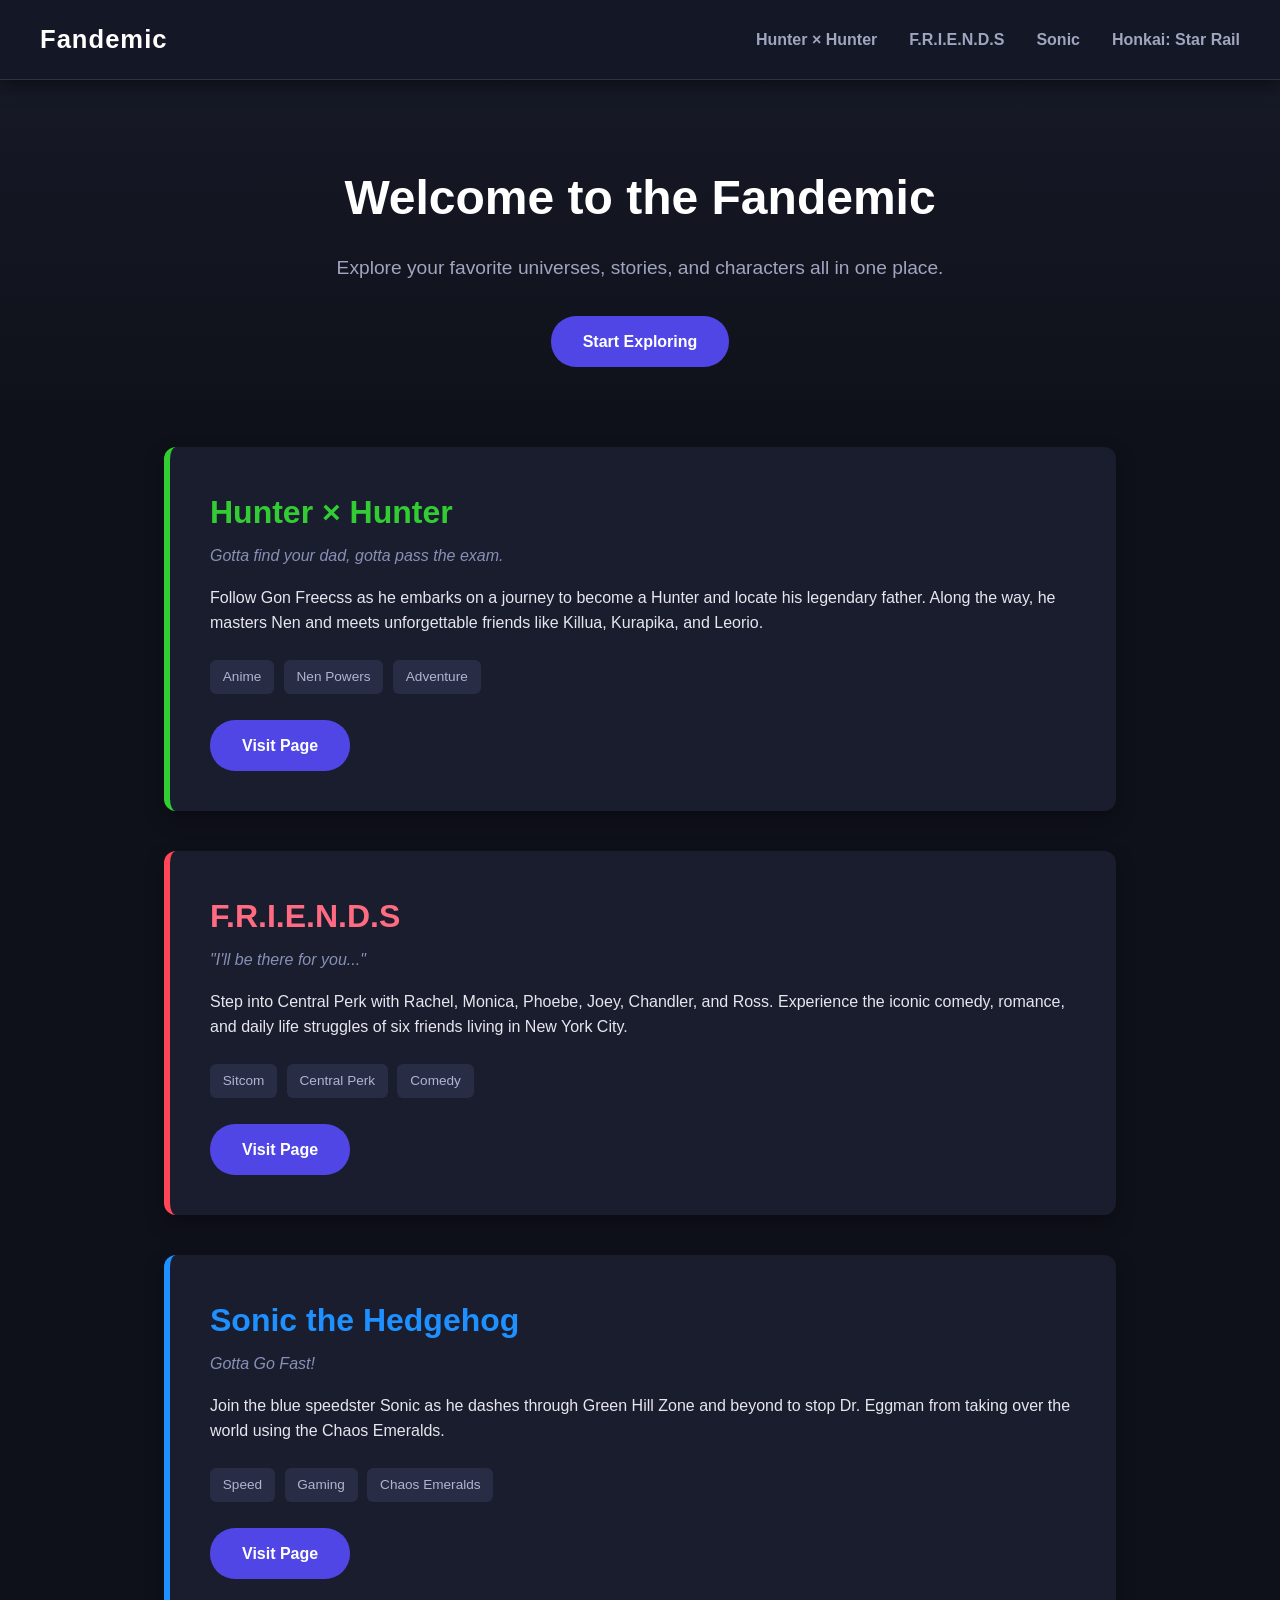
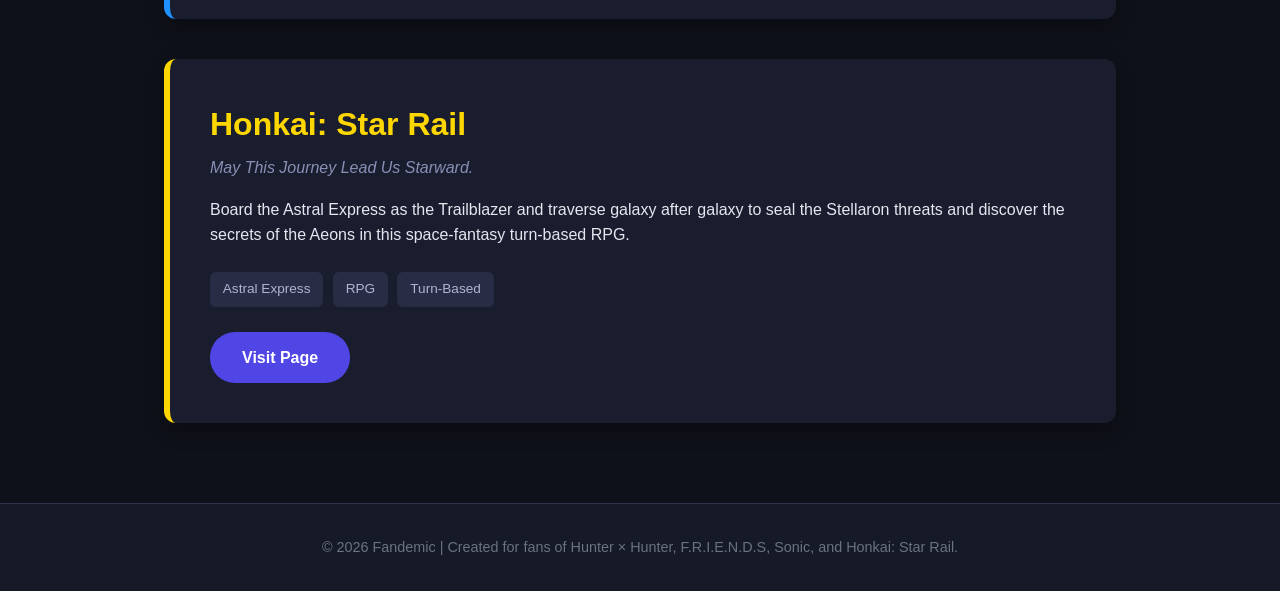
==== index.html @ 4e592160 "added alnst html and css" ====
<!DOCTYPE html>
<html lang="en">
<head>
  <meta charset="UTF-8">
  <meta name="viewport" content="width=device-width, initial-scale=1.0">
  <title>FANDEMIC</title>
  <link rel="stylesheet" href="style.css">
</head>
<body>

  <!-- Navigation Bar -->
  <nav class="navbar">
    <div class="logo"><a href="index.html" style="color: inherit; text-decoration: none;">Fandemic</a></div>
    <ul class="nav-links">
      <li><a href="hxh.html">Hunter × Hunter</a></li>
      <li><a href="friends.html">F.R.I.E.N.D.S</a></li>
      <li><a href="sonic.html">Sonic</a></li>
      <li><a href="alnst.html">Honkai: Star Rail</a></li>
    </ul>
  </nav>

  <!-- Hero Section -->
  <header class="hero">
    <h1>Welcome to the Fandemic</h1>
    <p>Explore your favorite universes, stories, and characters all in one place.</p>
    <a href="hxh.html" class="btn">Start Exploring</a>
  </header>

  <main class="container">

    <!-- Section 1: Hunter x Hunter -->
    <section id="hxh" class="card-section hxh-theme">
      <div class="content">
        <h2>Hunter × Hunter</h2>
        <p class="tagline">Gotta find your dad, gotta pass the exam.</p>
        <p>Follow Gon Freecss as he embarks on a journey to become a Hunter and locate his legendary father. Along the way, he masters Nen and meets unforgettable friends like Killua, Kurapika, and Leorio.</p>
        <div class="tags">
          <span>Anime</span>
          <span>Nen Powers</span>
          <span>Adventure</span>
        </div>
        <br>
        <a href="hxh.html" class="btn">Visit Page</a>
      </div>
    </section>

    <!-- Section 2: F.R.I.E.N.D.S -->
    <section id="friends" class="card-section friends-theme">
      <div class="content">
        <h2>F.R.I.E.N.D.S</h2>
        <p class="tagline">"I'll be there for you..."</p>
        <p>Step into Central Perk with Rachel, Monica, Phoebe, Joey, Chandler, and Ross. Experience the iconic comedy, romance, and daily life struggles of six friends living in New York City.</p>
        <div class="tags">
          <span>Sitcom</span>
          <span>Central Perk</span>
          <span>Comedy</span>
        </div>
        <br>
        <a href="friends.html" class="btn">Visit Page</a>
      </div>
    </section>

    <!-- Section 3: Sonic -->
    <section id="sonic" class="card-section sonic-theme">
      <div class="content">
        <h2>Sonic the Hedgehog</h2>
        <p class="tagline">Gotta Go Fast!</p>
        <p>Join the blue speedster Sonic as he dashes through Green Hill Zone and beyond to stop Dr. Eggman from taking over the world using the Chaos Emeralds.</p>
        <div class="tags">
          <span>Speed</span>
          <span>Gaming</span>
          <span>Chaos Emeralds</span>
        </div>
        <br>
        <a href="sonic.html" class="btn">Visit Page</a>
      </div>
    </section>

    <!-- Section 4: Honkai: Star Rail -->
    <section id="hsr" class="card-section hsr-theme">
      <div class="content">
        <h2>Honkai: Star Rail</h2>
        <p class="tagline">May This Journey Lead Us Starward.</p>
        <p>Board the Astral Express as the Trailblazer and traverse galaxy after galaxy to seal the Stellaron threats and discover the secrets of the Aeons in this space-fantasy turn-based RPG.</p>
        <div class="tags">
          <span>Astral Express</span>
          <span>RPG</span>
          <span>Turn-Based</span>
        </div>
        <br>
        <a href="hsr.html" class="btn">Visit Page</a>
      </div>
    </section>

  </main>

  <!-- Footer -->
  <footer>
    <p>&copy; 2026 Fandemic | Created for fans of Hunter × Hunter, F.R.I.E.N.D.S, Sonic, and Honkai: Star Rail.</p>
  </footer>

</body>
</html>
---- style.css ----
/* Global Reset & Base Styles */
* {
  margin: 0;
  padding: 0;
  box-sizing: border-box;
}

html {
  scroll-behavior: smooth;
}

body {
  font-family: 'Segoe UI', Tahoma, Geneva, Verdana, sans-serif;
  background-color: #0f111a;
  color: #e6e6ef;
  line-height: 1.6;
}

/* Navigation Bar */
.navbar {
  position: sticky;
  top: 0;
  background-color: rgba(22, 25, 38, 0.95);
  backdrop-filter: blur(8px);
  display: flex;
  justify-content: space-between;
  align-items: center;
  padding: 1.2rem 2.5rem;
  box-shadow: 0 4px 15px rgba(0, 0, 0, 0.5);
  z-index: 1000;
  border-bottom: 1px solid #2d3248;
}

.navbar .logo {
  font-size: 1.6rem;
  font-weight: 800;
  color: #fff;
  letter-spacing: 1px;
}

.nav-links {
  display: flex;
  list-style: none;
  gap: 2rem;
}

.nav-links a {
  color: #a0a5c0;
  text-decoration: none;
  font-size: 1rem;
  font-weight: 600;
  transition: color 0.3s ease, transform 0.2s ease;
}

.nav-links a:hover {
  color: #ffffff;
  transform: translateY(-2px);
}

/* Hero Section */
.hero {
  text-align: center;
  padding: 5rem 1.5rem 3rem;
  background: linear-gradient(180deg, #161926 0%, #0f111a 100%);
}

.hero h1 {
  font-size: 3rem;
  margin-bottom: 1rem;
  color: #ffffff;
}

.hero p {
  font-size: 1.2rem;
  color: #a0a5c0;
  margin-bottom: 2rem;
}

.btn {
  display: inline-block;
  background: #4f46e5;
  color: #fff;
  padding: 0.8rem 2rem;
  text-decoration: none;
  border-radius: 25px;
  font-weight: bold;
  transition: background 0.3s ease;
}

.btn:hover {
  background: #3730a3;
}

/* Main Container */
.container {
  max-width: 1000px;
  margin: 0 auto;
  padding: 2rem 1.5rem;
  display: flex;
  flex-direction: column;
  gap: 2.5rem;
}

/* Card Sections */
.card-section {
  background-color: #1a1d2e;
  border-radius: 12px;
  padding: 2.5rem;
  border-left: 6px solid #4f46e5;
  box-shadow: 0 8px 20px rgba(0,0,0,0.3);
  transition: transform 0.3s ease;
}

.card-section:hover {
  transform: translateY(-4px);
}

.card-section h2 {
  font-size: 2rem;
  margin-bottom: 0.3rem;
}

.tagline {
  font-style: italic;
  color: #8890b5;
  margin-bottom: 1rem;
  font-size: 1rem;
}

.tags {
  margin-top: 1.5rem;
  display: flex;
  gap: 0.6rem;
}

.tags span {
  background: #282c44;
  padding: 0.4rem 0.8rem;
  border-radius: 6px;
  font-size: 0.85rem;
  color: #b0b5d0;
}

/* Custom Theme Accents */
.hxh-theme {
  border-left-color: #32cd32; /* Gon's Green */
}
.hxh-theme h2 { color: #32cd32; }

.friends-theme {
  border-left-color: #ff4757; /* Red Accent */
}
.friends-theme h2 { color: #ff6b81; }

.sonic-theme {
  border-left-color: #1e90ff; /* Sonic Blue */
}
.sonic-theme h2 { color: #1e90ff; }

.hsr-theme {
  border-left-color: #ffd700; /* Galactic Gold */
}
.hsr-theme h2 { color: #ffd700; }

/* Footer */
footer {
  text-align: center;
  padding: 2rem;
  background-color: #161926;
  color: #6b7280;
  font-size: 0.9rem;
  border-top: 1px solid #2d3248;
  margin-top: 3rem;
}

/* Responsive Styles */
@media (max-width: 768px) {
  .navbar {
    flex-direction: column;
    gap: 1rem;
    padding: 1rem;
  }
  
  .nav-links {
    flex-wrap: wrap;
    justify-content: center;
    gap: 1rem;
  }

  .hero h1 {
    font-size: 2.2rem;
  }
}
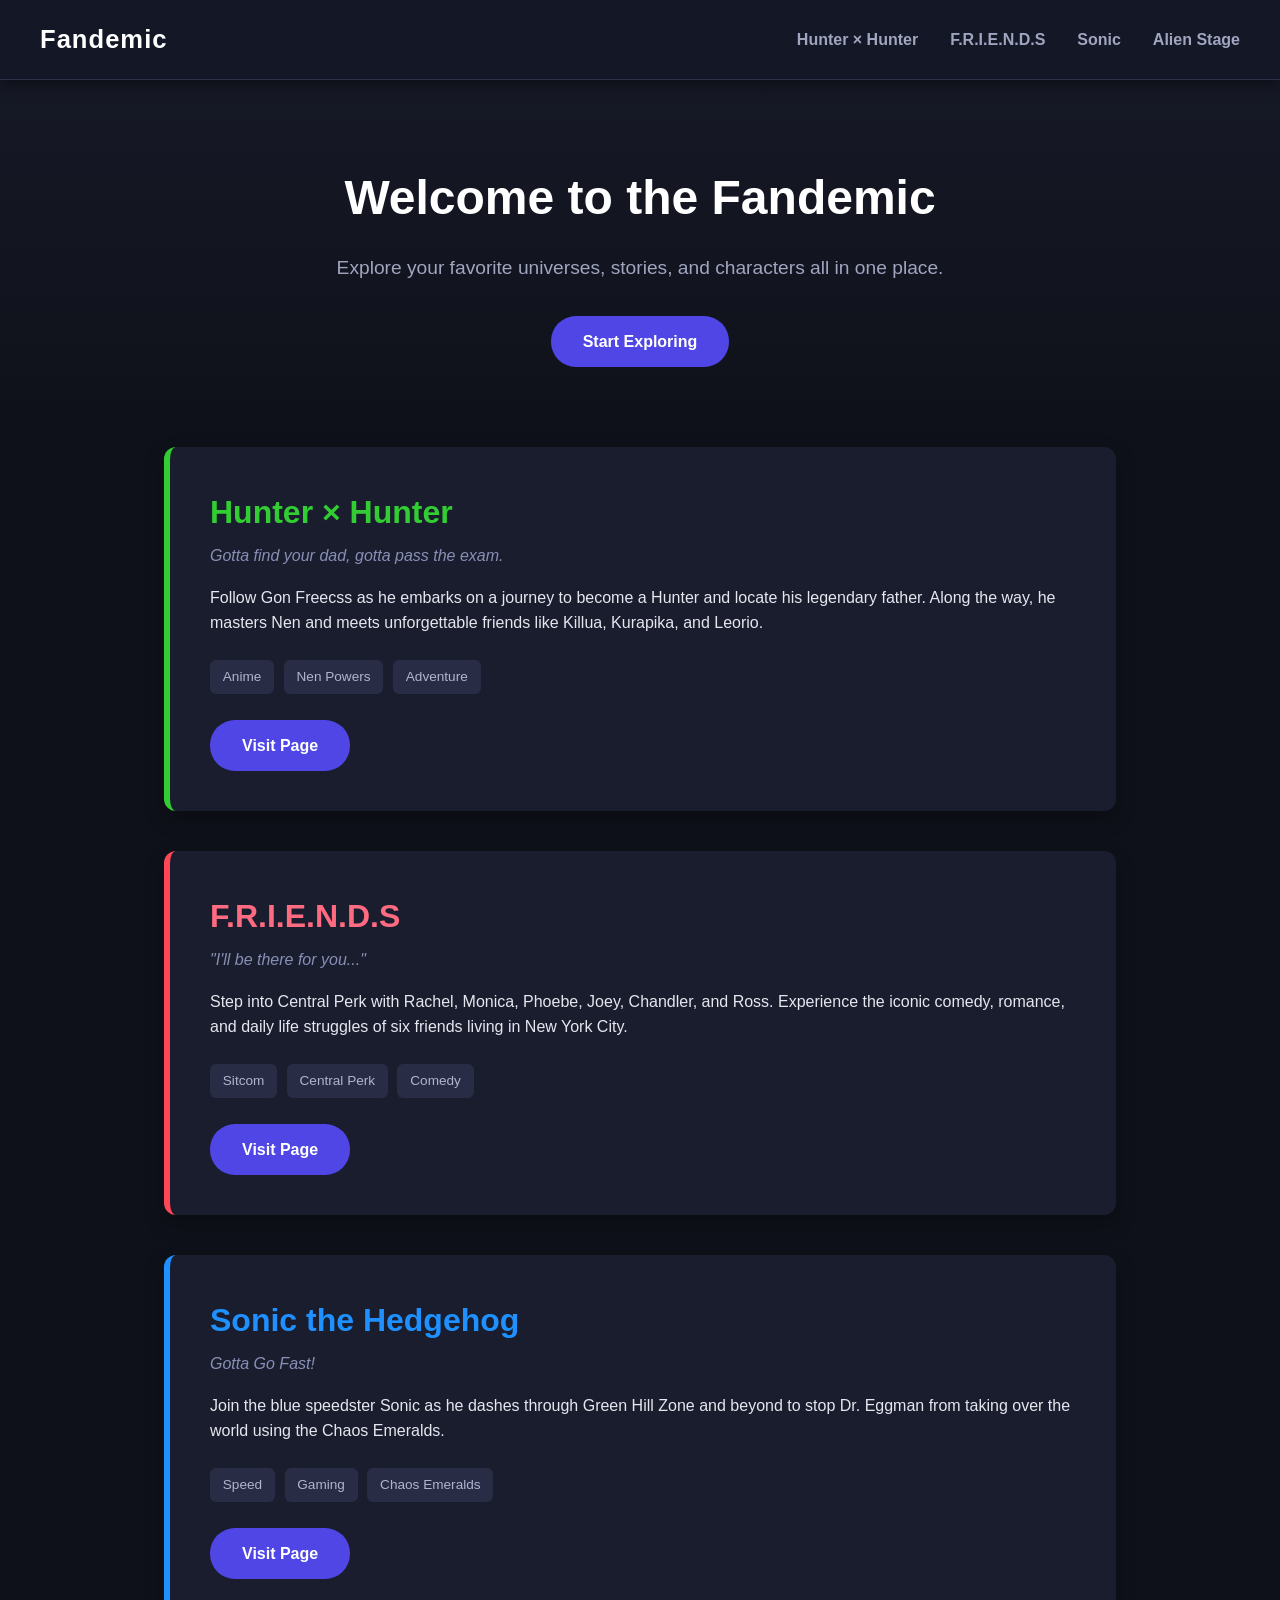
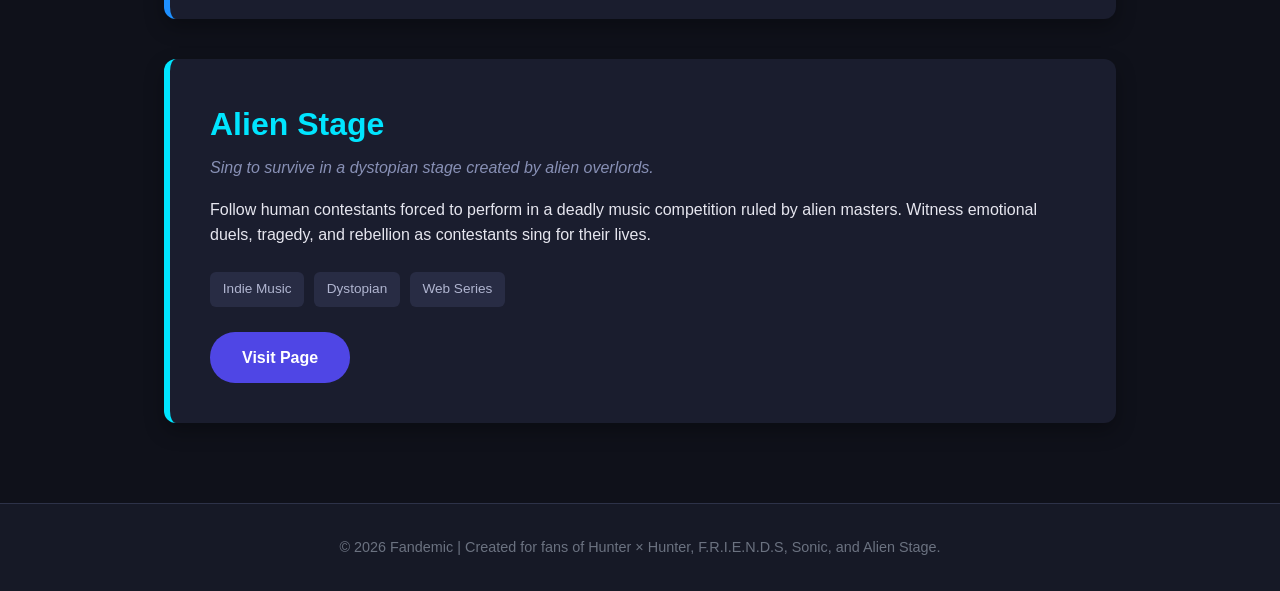
==== commit 17b2c424: "changed from hsr to alnst" ====
--- a/index.html
+++ b/index.html
@@ -15,7 +15,7 @@
       <li><a href="hxh.html">Hunter × Hunter</a></li>
       <li><a href="friends.html">F.R.I.E.N.D.S</a></li>
       <li><a href="sonic.html">Sonic</a></li>
-      <li><a href="alnst.html">Honkai: Star Rail</a></li>
+      <li><a href="alnst.html">Alien Stage</a></li>
     </ul>
   </nav>
 
@@ -76,19 +76,19 @@
       </div>
     </section>
 
-    <!-- Section 4: Honkai: Star Rail -->
-    <section id="hsr" class="card-section hsr-theme">
+    <!-- Section 4: Alien Stage -->
+    <section id="alnst" class="card-section alnst-theme">
       <div class="content">
-        <h2>Honkai: Star Rail</h2>
-        <p class="tagline">May This Journey Lead Us Starward.</p>
-        <p>Board the Astral Express as the Trailblazer and traverse galaxy after galaxy to seal the Stellaron threats and discover the secrets of the Aeons in this space-fantasy turn-based RPG.</p>
+        <h2>Alien Stage</h2>
+        <p class="tagline">Sing to survive in a dystopian stage created by alien overlords.</p>
+        <p>Follow human contestants forced to perform in a deadly music competition ruled by alien masters. Witness emotional duels, tragedy, and rebellion as contestants sing for their lives.</p>
         <div class="tags">
-          <span>Astral Express</span>
-          <span>RPG</span>
-          <span>Turn-Based</span>
+          <span>Indie Music</span>
+          <span>Dystopian</span>
+          <span>Web Series</span>
         </div>
         <br>
-        <a href="hsr.html" class="btn">Visit Page</a>
+        <a href="alnst.html" class="btn">Visit Page</a>
       </div>
     </section>
 
@@ -96,7 +96,7 @@
 
   <!-- Footer -->
   <footer>
-    <p>&copy; 2026 Fandemic | Created for fans of Hunter × Hunter, F.R.I.E.N.D.S, Sonic, and Honkai: Star Rail.</p>
+    <p>&copy; 2026 Fandemic | Created for fans of Hunter × Hunter, F.R.I.E.N.D.S, Sonic, and Alien Stage.</p>
   </footer>
 
 </body>
--- a/style.css
+++ b/style.css
@@ -157,10 +157,10 @@
 }
 .sonic-theme h2 { color: #1e90ff; }
 
-.hsr-theme {
-  border-left-color: #ffd700; /* Galactic Gold */
+.alnst-theme {
+  border-left-color: #00e5ff; /* Alien Stage Cyan */
 }
-.hsr-theme h2 { color: #ffd700; }
+.alnst-theme h2 { color: #00e5ff; }
 
 /* Footer */
 footer {
@@ -190,5 +190,4 @@
   .hero h1 {
     font-size: 2.2rem;
   }
-}
-
+}
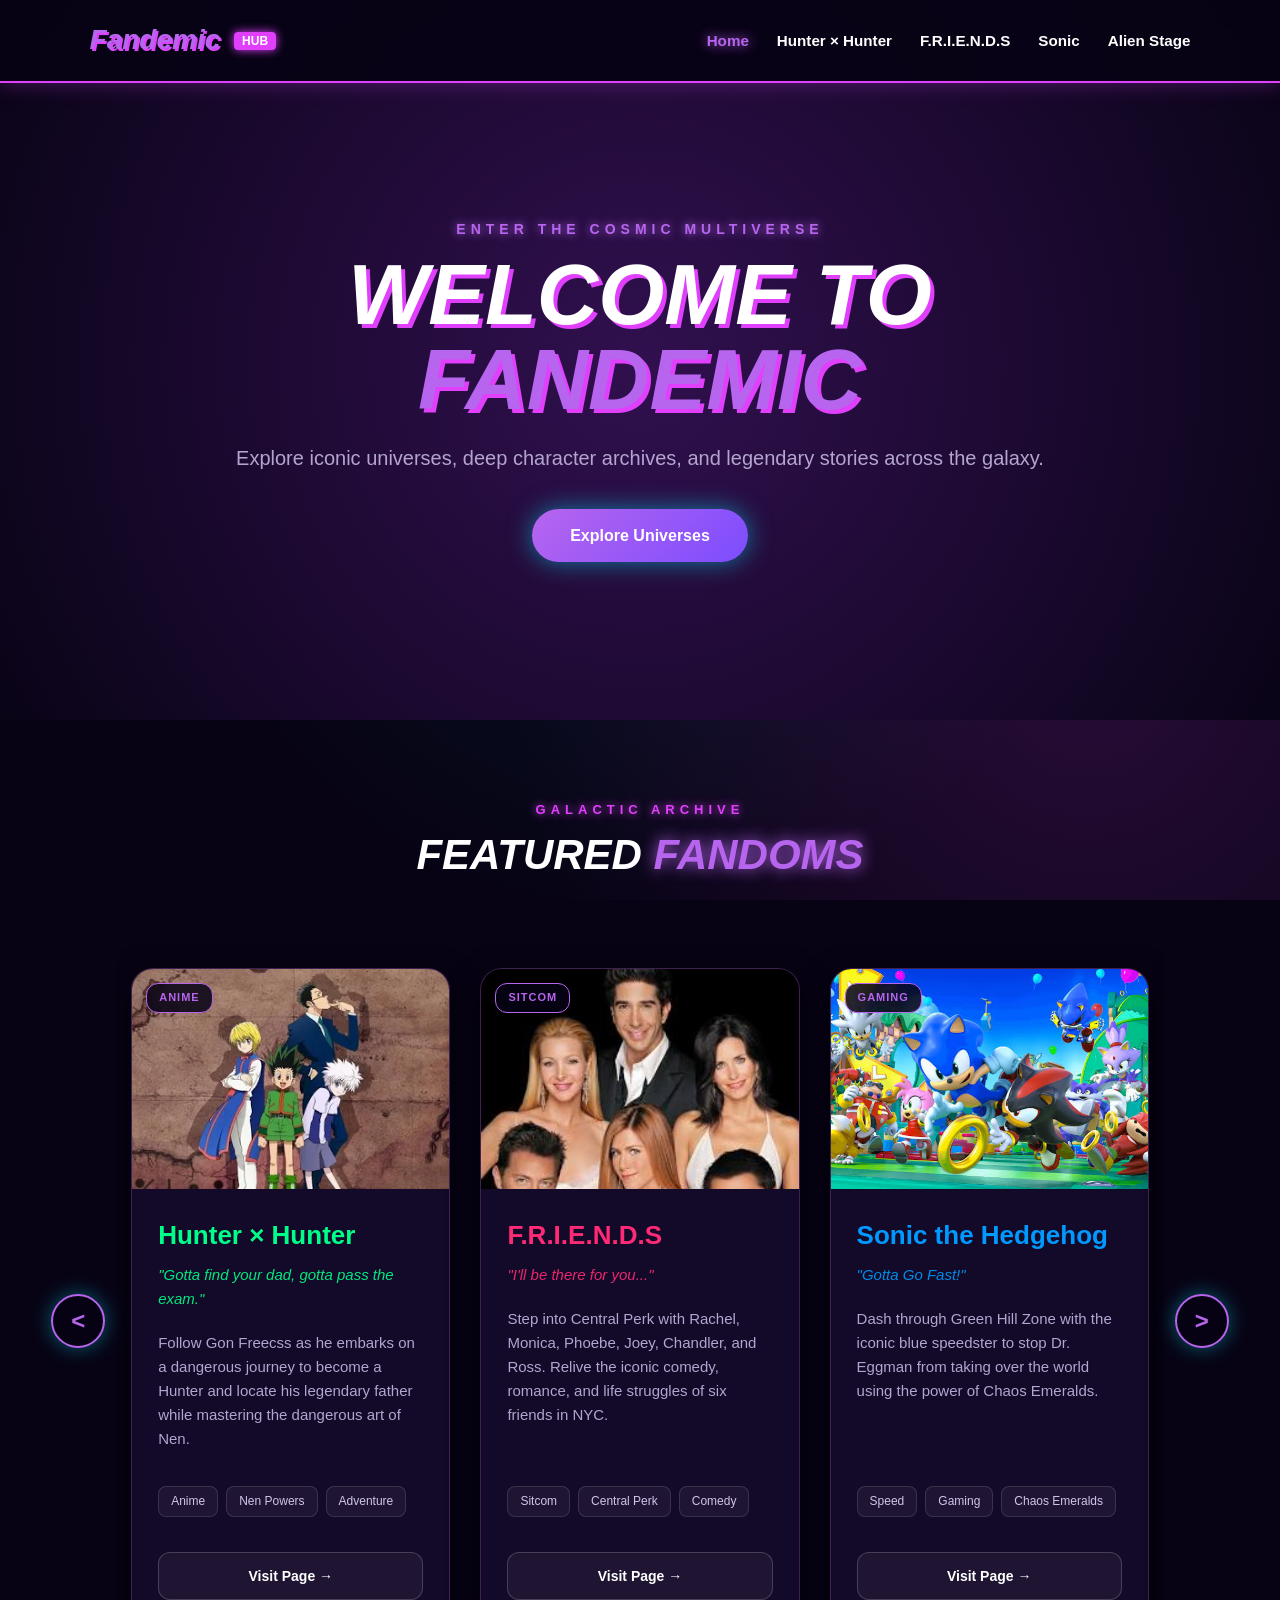
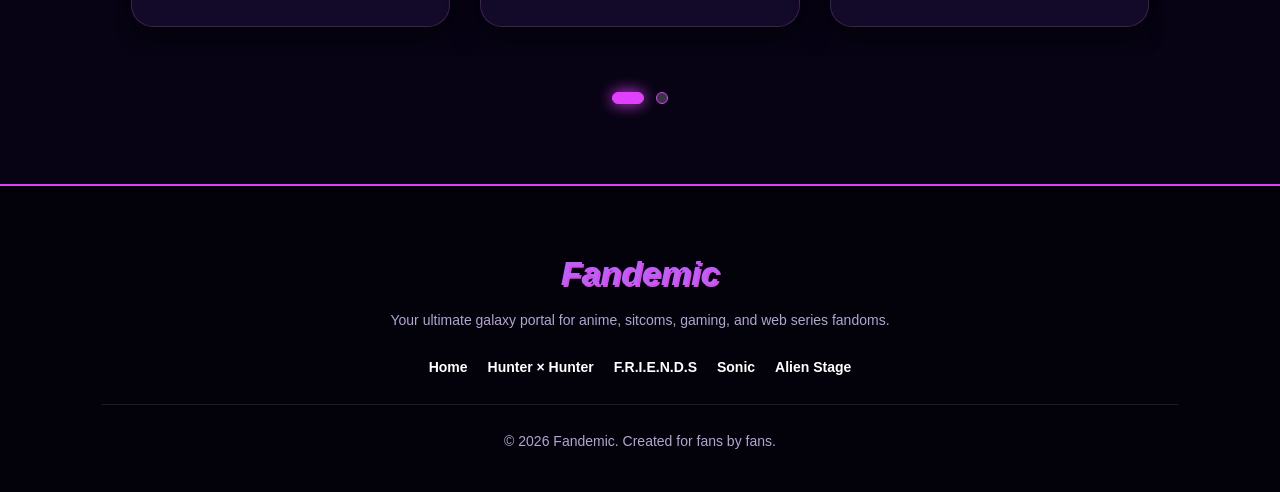
==== commit 2ae8b7fa: "updated main hub" ====
--- a/index.html
+++ b/index.html
@@ -3,15 +3,18 @@
 <head>
   <meta charset="UTF-8">
   <meta name="viewport" content="width=device-width, initial-scale=1.0">
-  <title>FANDEMIC</title>
+  <title>FANDEMIC | Galaxy Portal</title>
   <link rel="stylesheet" href="style.css">
 </head>
 <body>
 
   <!-- Navigation Bar -->
   <nav class="navbar">
-    <div class="logo"><a href="index.html" style="color: inherit; text-decoration: none;">Fandemic</a></div>
+    <div class="logo">
+      <a href="index.html">Fandemic <span>HUB</span></a>
+    </div>
     <ul class="nav-links">
+      <li><a href="index.html" class="active">Home</a></li>
       <li><a href="hxh.html">Hunter × Hunter</a></li>
       <li><a href="friends.html">F.R.I.E.N.D.S</a></li>
       <li><a href="sonic.html">Sonic</a></li>
@@ -21,83 +24,156 @@
 
   <!-- Hero Section -->
   <header class="hero">
-    <h1>Welcome to the Fandemic</h1>
-    <p>Explore your favorite universes, stories, and characters all in one place.</p>
-    <a href="hxh.html" class="btn">Start Exploring</a>
+    <div class="hero-overlay"></div>
+    <div class="hero-content">
+      <p class="hero-label">ENTER THE COSMIC MULTIVERSE</p>
+      <h1>WELCOME TO <span>FANDEMIC</span></h1>
+      <p class="hero-desc">Explore iconic universes, deep character archives, and legendary stories across the galaxy.</p>
+      <div class="hero-buttons">
+        <a href="#universes" class="btn primary">Explore Universes</a>
+      </div>
+    </div>
   </header>
 
-  <main class="container">
+  <!-- Main Content Area -->
+  <main class="container" id="universes">
 
-    <!-- Section 1: Hunter x Hunter -->
-    <section id="hxh" class="card-section hxh-theme">
-      <div class="content">
-        <h2>Hunter × Hunter</h2>
-        <p class="tagline">Gotta find your dad, gotta pass the exam.</p>
-        <p>Follow Gon Freecss as he embarks on a journey to become a Hunter and locate his legendary father. Along the way, he masters Nen and meets unforgettable friends like Killua, Kurapika, and Leorio.</p>
-        <div class="tags">
-          <span>Anime</span>
-          <span>Nen Powers</span>
-          <span>Adventure</span>
+    <div class="section-heading">
+      <p class="section-label">GALACTIC ARCHIVE</p>
+      <h2>Featured <span>Fandoms</span></h2>
+    </div>
+
+    <!-- Fandom Carousel Container -->
+    <div class="carousel-container" id="fandom-carousel">
+      <button class="carousel-btn prev-btn" aria-label="Previous Fandom">&lt;</button>
+
+      <div class="carousel-track-wrapper">
+        <div class="carousel-track">
+
+          <!-- Card 1: Hunter x Hunter -->
+          <div class="carousel-slide">
+            <section class="card-section hxh-theme">
+              <div class="card-image-wrapper">
+                <img src="featured-card-img/hxh.webp" alt="Hunter x Hunter">
+                <span class="card-badge">ANIME</span>
+              </div>
+              <div class="card-body">
+                <h2>Hunter × Hunter</h2>
+                <p class="tagline">"Gotta find your dad, gotta pass the exam."</p>
+                <p>Follow Gon Freecss as he embarks on a dangerous journey to become a Hunter and locate his legendary father while mastering the dangerous art of Nen.</p>
+                <div class="tags">
+                  <span>Anime</span>
+                  <span>Nen Powers</span>
+                  <span>Adventure</span>
+                </div>
+                <div class="card-footer">
+                  <a href="hxh.html" class="btn card-btn">Visit Page &rarr;</a>
+                </div>
+              </div>
+            </section>
+          </div>
+
+          <!-- Card 2: F.R.I.E.N.D.S -->
+          <div class="carousel-slide">
+            <section class="card-section friends-theme">
+              <div class="card-image-wrapper">
+                <img src="featured-card-img/friends.jfif" alt="F.R.I.E.N.D.S">
+                <span class="card-badge">SITCOM</span>
+              </div>
+              <div class="card-body">
+                <h2>F.R.I.E.N.D.S</h2>
+                <p class="tagline">"I'll be there for you..."</p>
+                <p>Step into Central Perk with Rachel, Monica, Phoebe, Joey, Chandler, and Ross. Relive the iconic comedy, romance, and life struggles of six friends in NYC.</p>
+                <div class="tags">
+                  <span>Sitcom</span>
+                  <span>Central Perk</span>
+                  <span>Comedy</span>
+                </div>
+                <div class="card-footer">
+                  <a href="friends.html" class="btn card-btn">Visit Page &rarr;</a>
+                </div>
+              </div>
+            </section>
+          </div>
+
+          <!-- Card 3: Sonic -->
+          <div class="carousel-slide">
+            <section class="card-section sonic-theme">
+              <div class="card-image-wrapper">
+                <img src="featured-card-img/sonic.jfif" alt="Sonic the Hedgehog">
+                <span class="card-badge">GAMING</span>
+              </div>
+              <div class="card-body">
+                <h2>Sonic the Hedgehog</h2>
+                <p class="tagline">"Gotta Go Fast!"</p>
+                <p>Dash through Green Hill Zone with the iconic blue speedster to stop Dr. Eggman from taking over the world using the power of Chaos Emeralds.</p>
+                <div class="tags">
+                  <span>Speed</span>
+                  <span>Gaming</span>
+                  <span>Chaos Emeralds</span>
+                </div>
+                <div class="card-footer">
+                  <a href="sonic.html" class="btn card-btn">Visit Page &rarr;</a>
+                </div>
+              </div>
+            </section>
+          </div>
+
+          <!-- Card 4: Alien Stage -->
+          <div class="carousel-slide">
+            <section class="card-section alnst-theme">
+              <div class="card-image-wrapper">
+                <img src="featured-card-img/alnst.jfif" alt="Alien Stage">
+                <span class="card-badge">SERIES</span>
+              </div>
+              <div class="card-body">
+                <h2>Alien Stage</h2>
+                <p class="tagline">"Sing to survive in a dystopian stage created by alien overlords."</p>
+                <p>Human pets forced into deadly vocal tournaments for alien patrons. Witness heartbreak, rebellion, and sacrifice inside Anakt Garden.</p>
+                <div class="tags">
+                  <span>Indie Music</span>
+                  <span>Dystopian</span>
+                  <span>Web Series</span>
+                </div>
+                <div class="card-footer">
+                  <a href="alnst.html" class="btn card-btn">Visit Page &rarr;</a>
+                </div>
+              </div>
+            </section>
+          </div>
+
         </div>
-        <br>
-        <a href="hxh.html" class="btn">Visit Page</a>
       </div>
-    </section>
 
-    <!-- Section 2: F.R.I.E.N.D.S -->
-    <section id="friends" class="card-section friends-theme">
-      <div class="content">
-        <h2>F.R.I.E.N.D.S</h2>
-        <p class="tagline">"I'll be there for you..."</p>
-        <p>Step into Central Perk with Rachel, Monica, Phoebe, Joey, Chandler, and Ross. Experience the iconic comedy, romance, and daily life struggles of six friends living in New York City.</p>
-        <div class="tags">
-          <span>Sitcom</span>
-          <span>Central Perk</span>
-          <span>Comedy</span>
-        </div>
-        <br>
-        <a href="friends.html" class="btn">Visit Page</a>
-      </div>
-    </section>
+      <button class="carousel-btn next-btn" aria-label="Next Fandom">&gt;</button>
 
-    <!-- Section 3: Sonic -->
-    <section id="sonic" class="card-section sonic-theme">
-      <div class="content">
-        <h2>Sonic the Hedgehog</h2>
-        <p class="tagline">Gotta Go Fast!</p>
-        <p>Join the blue speedster Sonic as he dashes through Green Hill Zone and beyond to stop Dr. Eggman from taking over the world using the Chaos Emeralds.</p>
-        <div class="tags">
-          <span>Speed</span>
-          <span>Gaming</span>
-          <span>Chaos Emeralds</span>
-        </div>
-        <br>
-        <a href="sonic.html" class="btn">Visit Page</a>
-      </div>
-    </section>
-
-    <!-- Section 4: Alien Stage -->
-    <section id="alnst" class="card-section alnst-theme">
-      <div class="content">
-        <h2>Alien Stage</h2>
-        <p class="tagline">Sing to survive in a dystopian stage created by alien overlords.</p>
-        <p>Follow human contestants forced to perform in a deadly music competition ruled by alien masters. Witness emotional duels, tragedy, and rebellion as contestants sing for their lives.</p>
-        <div class="tags">
-          <span>Indie Music</span>
-          <span>Dystopian</span>
-          <span>Web Series</span>
-        </div>
-        <br>
-        <a href="alnst.html" class="btn">Visit Page</a>
-      </div>
-    </section>
+      <div class="carousel-dots"></div>
+    </div>
 
   </main>
 
   <!-- Footer -->
   <footer>
-    <p>&copy; 2026 Fandemic | Created for fans of Hunter × Hunter, F.R.I.E.N.D.S, Sonic, and Alien Stage.</p>
+    <div class="footer-content">
+      <div class="footer-logo">Fandemic</div>
+      <p>Your ultimate galaxy portal for anime, sitcoms, gaming, and web series fandoms.</p>
+
+      <div class="footer-links">
+        <a href="index.html">Home</a>
+        <a href="hxh.html">Hunter × Hunter</a>
+        <a href="friends.html">F.R.I.E.N.D.S</a>
+        <a href="sonic.html">Sonic</a>
+        <a href="alnst.html">Alien Stage</a>
+      </div>
+
+      <div class="footer-line"></div>
+
+      <p class="copyright">&copy; 2026 Fandemic. Created for fans by fans.</p>
+    </div>
   </footer>
+
+  <!-- Main JavaScript Connection -->
+  <script src="script.js"></script>
 
 </body>
 </html>
--- a/style.css
+++ b/style.css
@@ -1,193 +1,546 @@
-/* Global Reset & Base Styles */
+/* =========================================
+   GLOBAL RESET & GALAXY VARIABLES
+========================================= */
 * {
   margin: 0;
   padding: 0;
   box-sizing: border-box;
-}
-
-html {
   scroll-behavior: smooth;
 }
 
+:root {
+  /* Galaxy Theme Palette */
+  --bg-dark: #070314;
+  --bg-card: rgba(22, 11, 46, 0.82);
+  --border-color: rgba(186, 104, 200, 0.25);
+  --text-main: #ffffff;
+  --text-muted: #b3a5d0;
+  
+  /* Galaxy Accents */
+  --galaxy-cyan: #b765ee;
+  --galaxy-magenta: #e040fb;
+  --galaxy-purple: #7c4dff;
+  
+  /* Fandom Specific Accents */
+  --hxh-color: #00ff88;
+  --friends-color: #ff2a75;
+  --sonic-color: #0099ff;
+  --alnst-color: #00e5ff;
+}
+
 body {
-  font-family: 'Segoe UI', Tahoma, Geneva, Verdana, sans-serif;
-  background-color: #0f111a;
-  color: #e6e6ef;
+  font-family: 'Segoe UI', Arial, sans-serif;
+  background-color: var(--bg-dark);
+  color: var(--text-main);
   line-height: 1.6;
-}
-
-/* Navigation Bar */
+  overflow-x: hidden;
+  background-image: 
+    radial-gradient(circle at 15% 20%, rgba(124, 77, 255, 0.18) 0%, transparent 40%),
+    radial-gradient(circle at 85% 75%, rgba(224, 64, 251, 0.15) 0%, transparent 45%),
+    radial-gradient(circle at 50% 50%, rgba(0, 229, 255, 0.08) 0%, transparent 60%);
+  background-attachment: fixed;
+}
+
+/* =========================================
+   NAVIGATION BAR
+========================================= */
 .navbar {
-  position: sticky;
+  position: fixed;
   top: 0;
-  background-color: rgba(22, 25, 38, 0.95);
-  backdrop-filter: blur(8px);
+  left: 0;
+  width: 100%;
+  z-index: 1000;
   display: flex;
   justify-content: space-between;
   align-items: center;
-  padding: 1.2rem 2.5rem;
-  box-shadow: 0 4px 15px rgba(0, 0, 0, 0.5);
-  z-index: 1000;
-  border-bottom: 1px solid #2d3248;
-}
-
-.navbar .logo {
-  font-size: 1.6rem;
+  padding: 18px 7%;
+  background: rgba(7, 3, 20, 0.92);
+  backdrop-filter: blur(14px);
+  border-bottom: 2px solid var(--galaxy-magenta);
+  box-shadow: 0 0 20px rgba(224, 64, 251, 0.3);
+}
+
+.logo a {
+  color: var(--galaxy-cyan);
+  text-decoration: none;
+  font-size: 28px;
+  font-weight: 900;
+  font-style: italic;
+  text-shadow: 2px 2px var(--galaxy-magenta);
+}
+
+.logo a span {
+  font-size: 12px;
+  background: var(--galaxy-magenta);
+  color: #ffffff;
+  padding: 2px 8px;
+  border-radius: 4px;
+  vertical-align: middle;
+  margin-left: 6px;
+  font-style: normal;
+  text-shadow: none;
+  box-shadow: 0 0 10px var(--galaxy-magenta);
+}
+
+.nav-links {
+  display: flex;
+  list-style: none;
+  gap: 28px;
+}
+
+.nav-links a {
+  color: var(--text-main);
+  text-decoration: none;
+  font-weight: 700;
+  font-size: 0.95rem;
+  transition: 0.3s ease;
+}
+
+.nav-links a:hover,
+.nav-links a.active {
+  color: var(--galaxy-cyan);
+  text-shadow: 0 0 12px var(--galaxy-cyan);
+}
+
+/* =========================================
+   HERO SECTION
+========================================= */
+.hero {
+  position: relative;
+  min-height: 80vh;
+  display: flex;
+  align-items: center;
+  justify-content: center;
+  padding: 120px 8% 60px;
+  background: radial-gradient(circle at center, #180936 0%, #070314 100%);
+  text-align: center;
+  overflow: hidden;
+}
+
+.hero::before {
+  content: '';
+  position: absolute;
+  top: -50%;
+  left: -50%;
+  width: 200%;
+  height: 200%;
+  background: radial-gradient(circle, rgba(224, 64, 251, 0.12) 0%, transparent 55%);
+  animation: cosmicPulse 10s infinite alternate ease-in-out;
+}
+
+@keyframes cosmicPulse {
+  0% { transform: scale(1) rotate(0deg); }
+  100% { transform: scale(1.15) rotate(5deg); }
+}
+
+.hero-content {
+  position: relative;
+  z-index: 2;
+  max-width: 850px;
+}
+
+.hero-label {
+  color: var(--galaxy-cyan);
+  font-size: 14px;
   font-weight: 800;
-  color: #fff;
-  letter-spacing: 1px;
-}
-
-.nav-links {
-  display: flex;
-  list-style: none;
-  gap: 2rem;
-}
-
-.nav-links a {
-  color: #a0a5c0;
-  text-decoration: none;
-  font-size: 1rem;
-  font-weight: 600;
-  transition: color 0.3s ease, transform 0.2s ease;
-}
-
-.nav-links a:hover {
-  color: #ffffff;
-  transform: translateY(-2px);
-}
-
-/* Hero Section */
-.hero {
-  text-align: center;
-  padding: 5rem 1.5rem 3rem;
-  background: linear-gradient(180deg, #161926 0%, #0f111a 100%);
+  letter-spacing: 5px;
+  margin-bottom: 12px;
+  text-shadow: 0 0 10px var(--galaxy-cyan);
 }
 
 .hero h1 {
-  font-size: 3rem;
-  margin-bottom: 1rem;
-  color: #ffffff;
-}
-
-.hero p {
-  font-size: 1.2rem;
-  color: #a0a5c0;
-  margin-bottom: 2rem;
-}
-
+  font-size: clamp(45px, 7vw, 85px);
+  font-weight: 900;
+  font-style: italic;
+  line-height: 1;
+  margin-bottom: 20px;
+  text-shadow: 4px 4px var(--galaxy-magenta);
+}
+
+.hero h1 span {
+  color: var(--galaxy-cyan);
+}
+
+.hero-desc {
+  font-size: 1.25rem;
+  color: var(--text-muted);
+  margin-bottom: 35px;
+}
+
+.hero-buttons {
+  display: flex;
+  justify-content: center;
+}
+
+/* Buttons */
 .btn {
   display: inline-block;
-  background: #4f46e5;
-  color: #fff;
-  padding: 0.8rem 2rem;
+  padding: 14px 38px;
+  border-radius: 30px;
+  font-weight: 800;
   text-decoration: none;
-  border-radius: 25px;
+  transition: all 0.3s ease;
+  cursor: pointer;
+}
+
+.btn.primary {
+  background: linear-gradient(135deg, var(--galaxy-cyan), var(--galaxy-purple));
+  color: #ffffff;
+  box-shadow: 0 0 25px rgba(0, 229, 255, 0.5);
+}
+
+.btn.primary:hover {
+  transform: translateY(-3px);
+  box-shadow: 0 0 35px rgba(224, 64, 251, 0.8);
+}
+
+/* =========================================
+   CONTAINER & SECTION HEADINGS
+========================================= */
+.container {
+  max-width: 1400px;
+  margin: 0 auto;
+  padding: 80px 4%;
+}
+
+.section-heading {
+  text-align: center;
+  margin-bottom: 50px;
+}
+
+.section-label {
+  color: var(--galaxy-magenta);
+  font-size: 13px;
+  font-weight: 800;
+  letter-spacing: 5px;
+  text-shadow: 0 0 8px var(--galaxy-magenta);
+}
+
+.section-heading h2 {
+  font-size: 42px;
+  text-transform: uppercase;
+  font-style: italic;
+}
+
+.section-heading h2 span {
+  color: var(--galaxy-cyan);
+  text-shadow: 0 0 15px var(--galaxy-cyan);
+}
+
+/* =========================================
+   CAROUSEL LAYOUT
+========================================= */
+.carousel-container {
+  position: relative;
+  max-width: 1350px;
+  margin: 0 auto;
+  padding: 0 65px;
+}
+
+.carousel-track-wrapper {
+  overflow: hidden;
+  width: 100%;
+  border-radius: 24px;
+  padding: 15px 0;
+}
+
+.carousel-track {
+  display: flex;
+  transition: transform 0.4s cubic-bezier(0.25, 1, 0.5, 1);
+  width: 100%;
+}
+
+.carousel-slide {
+  flex: 0 0 100%;
+  max-width: 100%;
+  padding: 15px;
+  box-sizing: border-box;
+}
+
+@media (min-width: 768px) {
+  .carousel-slide {
+    flex: 0 0 50%;
+    max-width: 50%;
+  }
+}
+
+@media (min-width: 1150px) {
+  .carousel-slide {
+    flex: 0 0 33.333%;
+    max-width: 33.333%;
+  }
+}
+
+.carousel-btn {
+  position: absolute;
+  top: 50%;
+  transform: translateY(-50%);
+  background: rgba(7, 3, 20, 0.9);
+  color: var(--galaxy-cyan);
+  border: 2px solid var(--galaxy-cyan);
+  width: 54px;
+  height: 54px;
+  border-radius: 50%;
+  font-size: 24px;
   font-weight: bold;
-  transition: background 0.3s ease;
-}
-
-.btn:hover {
-  background: #3730a3;
-}
-
-/* Main Container */
-.container {
-  max-width: 1000px;
-  margin: 0 auto;
-  padding: 2rem 1.5rem;
+  cursor: pointer;
+  z-index: 10;
+  transition: 0.3s;
+  display: flex;
+  align-items: center;
+  justify-content: center;
+  box-shadow: 0 0 20px rgba(0, 229, 255, 0.4);
+}
+
+.carousel-btn:hover {
+  background: var(--galaxy-cyan);
+  color: #000;
+  box-shadow: 0 0 30px var(--galaxy-cyan);
+}
+
+.prev-btn { left: 0; }
+.next-btn { right: 0; }
+
+.carousel-dots {
+  display: flex;
+  justify-content: center;
+  gap: 12px;
+  margin-top: 35px;
+}
+
+.dot {
+  width: 12px;
+  height: 12px;
+  background: rgba(255, 255, 255, 0.2);
+  border: 1.5px solid var(--galaxy-magenta);
+  border-radius: 50%;
+  cursor: pointer;
+  transition: 0.3s;
+}
+
+.dot.active {
+  background: var(--galaxy-magenta);
+  width: 32px;
+  border-radius: 10px;
+  box-shadow: 0 0 15px var(--galaxy-magenta);
+}
+
+/* =========================================
+   ENLARGED CARD SECTIONS WITH PICTURES
+========================================= */
+.card-section {
+  background: var(--bg-card);
+  border: 1.5px solid var(--border-color);
+  border-radius: 22px;
+  overflow: hidden;
   display: flex;
   flex-direction: column;
-  gap: 2.5rem;
-}
-
-/* Card Sections */
-.card-section {
-  background-color: #1a1d2e;
+  height: 100%;
+  backdrop-filter: blur(12px);
+  transition: transform 0.35s ease, box-shadow 0.35s ease, border-color 0.35s ease;
+  box-shadow: 0 10px 30px rgba(0, 0, 0, 0.5);
+}
+
+.card-section:hover {
+  transform: translateY(-8px);
+}
+
+.card-image-wrapper {
+  position: relative;
+  width: 100%;
+  height: 220px;
+  overflow: hidden;
+  background: #11082c;
+}
+
+.card-image-wrapper img {
+  width: 100%;
+  height: 100%;
+  object-fit: cover;
+  transition: transform 0.5s ease;
+}
+
+.card-section:hover .card-image-wrapper img {
+  transform: scale(1.08);
+}
+
+.card-badge {
+  position: absolute;
+  top: 14px;
+  left: 14px;
+  font-size: 11px;
+  font-weight: 900;
+  padding: 5px 12px;
   border-radius: 12px;
-  padding: 2.5rem;
-  border-left: 6px solid #4f46e5;
-  box-shadow: 0 8px 20px rgba(0,0,0,0.3);
-  transition: transform 0.3s ease;
-}
-
-.card-section:hover {
-  transform: translateY(-4px);
-}
-
-.card-section h2 {
-  font-size: 2rem;
-  margin-bottom: 0.3rem;
+  background: rgba(7, 3, 20, 0.85);
+  color: var(--galaxy-cyan);
+  border: 1px solid var(--galaxy-cyan);
+  letter-spacing: 1px;
+  backdrop-filter: blur(8px);
+}
+
+.card-body {
+  padding: 26px;
+  display: flex;
+  flex-direction: column;
+  flex-grow: 1;
+}
+
+.card-body h2 {
+  font-size: 26px;
+  font-weight: 800;
+  margin-bottom: 6px;
 }
 
 .tagline {
   font-style: italic;
-  color: #8890b5;
-  margin-bottom: 1rem;
-  font-size: 1rem;
+  font-size: 14px;
+  margin-bottom: 15px;
+  opacity: 0.9;
+}
+
+.card-body p {
+  color: var(--text-muted);
+  font-size: 15px;
+  margin-bottom: 20px;
+  line-height: 1.6;
 }
 
 .tags {
-  margin-top: 1.5rem;
-  display: flex;
-  gap: 0.6rem;
+  display: flex;
+  flex-wrap: wrap;
+  gap: 8px;
+  margin-bottom: 25px;
+  margin-top: auto;
 }
 
 .tags span {
-  background: #282c44;
-  padding: 0.4rem 0.8rem;
-  border-radius: 6px;
-  font-size: 0.85rem;
-  color: #b0b5d0;
-}
-
-/* Custom Theme Accents */
-.hxh-theme {
-  border-left-color: #32cd32; /* Gon's Green */
-}
-.hxh-theme h2 { color: #32cd32; }
-
-.friends-theme {
-  border-left-color: #ff4757; /* Red Accent */
-}
-.friends-theme h2 { color: #ff6b81; }
-
-.sonic-theme {
-  border-left-color: #1e90ff; /* Sonic Blue */
-}
-.sonic-theme h2 { color: #1e90ff; }
-
-.alnst-theme {
-  border-left-color: #00e5ff; /* Alien Stage Cyan */
-}
-.alnst-theme h2 { color: #00e5ff; }
-
-/* Footer */
+  background: rgba(255, 255, 255, 0.05);
+  border: 1px solid rgba(255, 255, 255, 0.12);
+  padding: 5px 12px;
+  border-radius: 8px;
+  font-size: 12px;
+  color: #d1c4e9;
+}
+
+.card-footer {
+  margin-top: 10px;
+}
+
+.card-btn {
+  width: 100%;
+  text-align: center;
+  background: rgba(255, 255, 255, 0.05);
+  color: white;
+  border: 1px solid rgba(255, 255, 255, 0.18);
+  padding: 12px;
+  border-radius: 12px;
+  font-size: 14px;
+}
+
+/* Cosmic Fandom Accents */
+.hxh-theme:hover {
+  border-color: var(--hxh-color);
+  box-shadow: 0 12px 35px rgba(0, 255, 136, 0.25);
+}
+.hxh-theme h2, .hxh-theme .tagline { color: var(--hxh-color); }
+.hxh-theme .card-btn:hover { background: var(--hxh-color); color: #000; box-shadow: 0 0 15px var(--hxh-color); }
+
+.friends-theme:hover {
+  border-color: var(--friends-color);
+  box-shadow: 0 12px 35px rgba(255, 42, 117, 0.25);
+}
+.friends-theme h2, .friends-theme .tagline { color: var(--friends-color); }
+.friends-theme .card-btn:hover { background: var(--friends-color); color: #fff; box-shadow: 0 0 15px var(--friends-color); }
+
+.sonic-theme:hover {
+  border-color: var(--sonic-color);
+  box-shadow: 0 12px 35px rgba(0, 153, 255, 0.25);
+}
+.sonic-theme h2, .sonic-theme .tagline { color: var(--sonic-color); }
+.sonic-theme .card-btn:hover { background: var(--sonic-color); color: #fff; box-shadow: 0 0 15px var(--sonic-color); }
+
+.alnst-theme:hover {
+  border-color: var(--alnst-color);
+  box-shadow: 0 12px 35px rgba(0, 229, 255, 0.25);
+}
+.alnst-theme h2, .alnst-theme .tagline { color: var(--alnst-color); }
+.alnst-theme .card-btn:hover { background: var(--alnst-color); color: #000; box-shadow: 0 0 15px var(--alnst-color); }
+
+/* =========================================
+   FOOTER
+========================================= */
 footer {
+  background: #03010a;
+  border-top: 2px solid var(--galaxy-magenta);
+  padding: 60px 8% 40px;
   text-align: center;
-  padding: 2rem;
-  background-color: #161926;
-  color: #6b7280;
-  font-size: 0.9rem;
-  border-top: 1px solid #2d3248;
-  margin-top: 3rem;
-}
-
-/* Responsive Styles */
-@media (max-width: 768px) {
+}
+
+.footer-logo {
+  font-size: 34px;
+  font-weight: 900;
+  font-style: italic;
+  color: var(--galaxy-cyan);
+  text-shadow: 2px 2px var(--galaxy-magenta);
+  margin-bottom: 8px;
+}
+
+.footer-content p {
+  color: var(--text-muted);
+  font-size: 14px;
+}
+
+.footer-links {
+  display: flex;
+  justify-content: center;
+  gap: 20px;
+  flex-wrap: wrap;
+  margin: 25px 0;
+}
+
+.footer-links a {
+  color: white;
+  text-decoration: none;
+  font-weight: 600;
+  font-size: 14px;
+  transition: 0.3s;
+}
+
+.footer-links a:hover {
+  color: var(--galaxy-cyan);
+}
+
+.footer-line {
+  height: 1px;
+  background: rgba(255, 255, 255, 0.1);
+  margin: 25px 0;
+}
+
+/* =========================================
+   RESPONSIVE DESIGN
+========================================= */
+@media (max-width: 800px) {
+  .navbar {
+    padding: 15px 5%;
+  }
+
+  .carousel-container {
+    padding: 0;
+  }
+
+  .carousel-btn {
+    display: none;
+  }
+}
+
+@media (max-width: 600px) {
   .navbar {
     flex-direction: column;
-    gap: 1rem;
-    padding: 1rem;
-  }
-  
-  .nav-links {
-    flex-wrap: wrap;
-    justify-content: center;
-    gap: 1rem;
+    gap: 12px;
   }
 
   .hero h1 {
-    font-size: 2.2rem;
+    font-size: 42px;
   }
 }
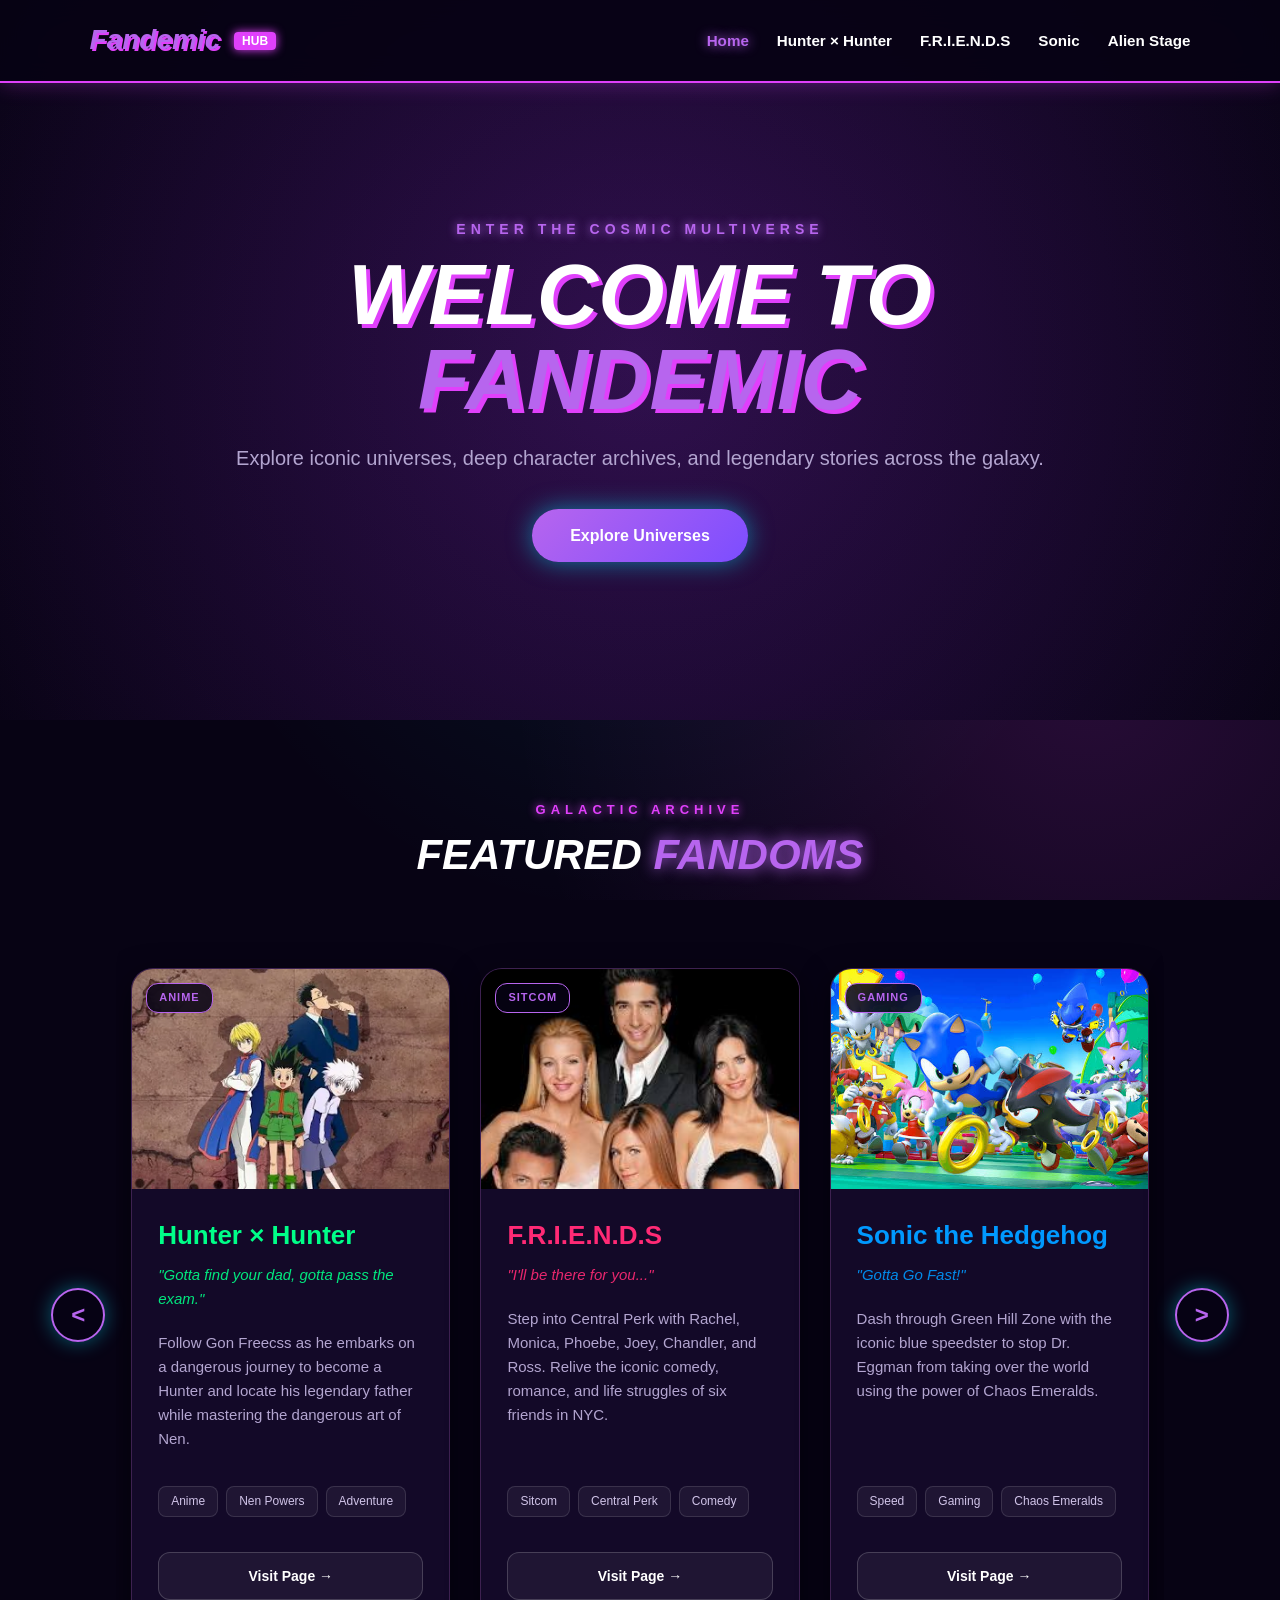
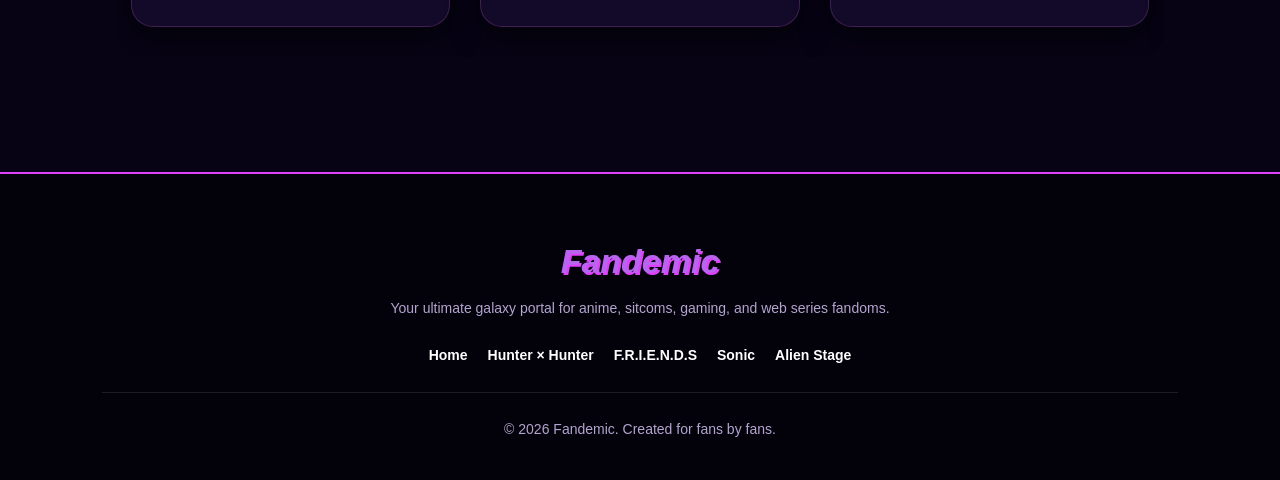
==== commit ca873c0f: "updated friends fandom" ====
--- a/index.html
+++ b/index.html
@@ -4,7 +4,7 @@
   <meta charset="UTF-8">
   <meta name="viewport" content="width=device-width, initial-scale=1.0">
   <title>FANDEMIC | Galaxy Portal</title>
-  <link rel="stylesheet" href="style.css">
+  <link rel="stylesheet" href="index.css">
 </head>
 <body>
 
@@ -173,7 +173,7 @@
   </footer>
 
   <!-- Main JavaScript Connection -->
-  <script src="script.js"></script>
+  <script src="index.js"></script>
 
 </body>
 </html>
--- a/index.css
+++ b/index.css
@@ -0,0 +1,546 @@
+/* =========================================
+   GLOBAL RESET & GALAXY VARIABLES
+========================================= */
+* {
+  margin: 0;
+  padding: 0;
+  box-sizing: border-box;
+  scroll-behavior: smooth;
+}
+
+:root {
+  /* Galaxy Theme Palette */
+  --bg-dark: #070314;
+  --bg-card: rgba(22, 11, 46, 0.82);
+  --border-color: rgba(186, 104, 200, 0.25);
+  --text-main: #ffffff;
+  --text-muted: #b3a5d0;
+  
+  /* Galaxy Accents */
+  --galaxy-cyan: #b765ee;
+  --galaxy-magenta: #e040fb;
+  --galaxy-purple: #7c4dff;
+  
+  /* Fandom Specific Accents */
+  --hxh-color: #00ff88;
+  --friends-color: #ff2a75;
+  --sonic-color: #0099ff;
+  --alnst-color: #00e5ff;
+}
+
+body {
+  font-family: 'Segoe UI', Arial, sans-serif;
+  background-color: var(--bg-dark);
+  color: var(--text-main);
+  line-height: 1.6;
+  overflow-x: hidden;
+  background-image: 
+    radial-gradient(circle at 15% 20%, rgba(124, 77, 255, 0.18) 0%, transparent 40%),
+    radial-gradient(circle at 85% 75%, rgba(224, 64, 251, 0.15) 0%, transparent 45%),
+    radial-gradient(circle at 50% 50%, rgba(0, 229, 255, 0.08) 0%, transparent 60%);
+  background-attachment: fixed;
+}
+
+/* =========================================
+   NAVIGATION BAR
+========================================= */
+.navbar {
+  position: fixed;
+  top: 0;
+  left: 0;
+  width: 100%;
+  z-index: 1000;
+  display: flex;
+  justify-content: space-between;
+  align-items: center;
+  padding: 18px 7%;
+  background: rgba(7, 3, 20, 0.92);
+  backdrop-filter: blur(14px);
+  border-bottom: 2px solid var(--galaxy-magenta);
+  box-shadow: 0 0 20px rgba(224, 64, 251, 0.3);
+}
+
+.logo a {
+  color: var(--galaxy-cyan);
+  text-decoration: none;
+  font-size: 28px;
+  font-weight: 900;
+  font-style: italic;
+  text-shadow: 2px 2px var(--galaxy-magenta);
+}
+
+.logo a span {
+  font-size: 12px;
+  background: var(--galaxy-magenta);
+  color: #ffffff;
+  padding: 2px 8px;
+  border-radius: 4px;
+  vertical-align: middle;
+  margin-left: 6px;
+  font-style: normal;
+  text-shadow: none;
+  box-shadow: 0 0 10px var(--galaxy-magenta);
+}
+
+.nav-links {
+  display: flex;
+  list-style: none;
+  gap: 28px;
+}
+
+.nav-links a {
+  color: var(--text-main);
+  text-decoration: none;
+  font-weight: 700;
+  font-size: 0.95rem;
+  transition: 0.3s ease;
+}
+
+.nav-links a:hover,
+.nav-links a.active {
+  color: var(--galaxy-cyan);
+  text-shadow: 0 0 12px var(--galaxy-cyan);
+}
+
+/* =========================================
+   HERO SECTION
+========================================= */
+.hero {
+  position: relative;
+  min-height: 80vh;
+  display: flex;
+  align-items: center;
+  justify-content: center;
+  padding: 120px 8% 60px;
+  background: radial-gradient(circle at center, #180936 0%, #070314 100%);
+  text-align: center;
+  overflow: hidden;
+}
+
+.hero::before {
+  content: '';
+  position: absolute;
+  top: -50%;
+  left: -50%;
+  width: 200%;
+  height: 200%;
+  background: radial-gradient(circle, rgba(224, 64, 251, 0.12) 0%, transparent 55%);
+  animation: cosmicPulse 10s infinite alternate ease-in-out;
+}
+
+@keyframes cosmicPulse {
+  0% { transform: scale(1) rotate(0deg); }
+  100% { transform: scale(1.15) rotate(5deg); }
+}
+
+.hero-content {
+  position: relative;
+  z-index: 2;
+  max-width: 850px;
+}
+
+.hero-label {
+  color: var(--galaxy-cyan);
+  font-size: 14px;
+  font-weight: 800;
+  letter-spacing: 5px;
+  margin-bottom: 12px;
+  text-shadow: 0 0 10px var(--galaxy-cyan);
+}
+
+.hero h1 {
+  font-size: clamp(45px, 7vw, 85px);
+  font-weight: 900;
+  font-style: italic;
+  line-height: 1;
+  margin-bottom: 20px;
+  text-shadow: 4px 4px var(--galaxy-magenta);
+}
+
+.hero h1 span {
+  color: var(--galaxy-cyan);
+}
+
+.hero-desc {
+  font-size: 1.25rem;
+  color: var(--text-muted);
+  margin-bottom: 35px;
+}
+
+.hero-buttons {
+  display: flex;
+  justify-content: center;
+}
+
+/* Buttons */
+.btn {
+  display: inline-block;
+  padding: 14px 38px;
+  border-radius: 30px;
+  font-weight: 800;
+  text-decoration: none;
+  transition: all 0.3s ease;
+  cursor: pointer;
+}
+
+.btn.primary {
+  background: linear-gradient(135deg, var(--galaxy-cyan), var(--galaxy-purple));
+  color: #ffffff;
+  box-shadow: 0 0 25px rgba(0, 229, 255, 0.5);
+}
+
+.btn.primary:hover {
+  transform: translateY(-3px);
+  box-shadow: 0 0 35px rgba(224, 64, 251, 0.8);
+}
+
+/* =========================================
+   CONTAINER & SECTION HEADINGS
+========================================= */
+.container {
+  max-width: 1400px;
+  margin: 0 auto;
+  padding: 80px 4%;
+}
+
+.section-heading {
+  text-align: center;
+  margin-bottom: 50px;
+}
+
+.section-label {
+  color: var(--galaxy-magenta);
+  font-size: 13px;
+  font-weight: 800;
+  letter-spacing: 5px;
+  text-shadow: 0 0 8px var(--galaxy-magenta);
+}
+
+.section-heading h2 {
+  font-size: 42px;
+  text-transform: uppercase;
+  font-style: italic;
+}
+
+.section-heading h2 span {
+  color: var(--galaxy-cyan);
+  text-shadow: 0 0 15px var(--galaxy-cyan);
+}
+
+/* =========================================
+   CAROUSEL LAYOUT
+========================================= */
+.carousel-container {
+  position: relative;
+  max-width: 1350px;
+  margin: 0 auto;
+  padding: 0 65px;
+}
+
+.carousel-track-wrapper {
+  overflow: hidden;
+  width: 100%;
+  border-radius: 24px;
+  padding: 15px 0;
+}
+
+.carousel-track {
+  display: flex;
+  transition: transform 0.4s cubic-bezier(0.25, 1, 0.5, 1);
+  width: 100%;
+}
+
+.carousel-slide {
+  flex: 0 0 100%;
+  max-width: 100%;
+  padding: 15px;
+  box-sizing: border-box;
+}
+
+@media (min-width: 768px) {
+  .carousel-slide {
+    flex: 0 0 50%;
+    max-width: 50%;
+  }
+}
+
+@media (min-width: 1150px) {
+  .carousel-slide {
+    flex: 0 0 33.333%;
+    max-width: 33.333%;
+  }
+}
+
+.carousel-btn {
+  position: absolute;
+  top: 50%;
+  transform: translateY(-50%);
+  background: rgba(7, 3, 20, 0.9);
+  color: var(--galaxy-cyan);
+  border: 2px solid var(--galaxy-cyan);
+  width: 54px;
+  height: 54px;
+  border-radius: 50%;
+  font-size: 24px;
+  font-weight: bold;
+  cursor: pointer;
+  z-index: 10;
+  transition: 0.3s;
+  display: flex;
+  align-items: center;
+  justify-content: center;
+  box-shadow: 0 0 20px rgba(0, 229, 255, 0.4);
+}
+
+.carousel-btn:hover {
+  background: var(--galaxy-cyan);
+  color: #000;
+  box-shadow: 0 0 30px var(--galaxy-cyan);
+}
+
+.prev-btn { left: 0; }
+.next-btn { right: 0; }
+
+.carousel-dots {
+  display: flex;
+  justify-content: center;
+  gap: 12px;
+  margin-top: 35px;
+}
+
+.dot {
+  width: 12px;
+  height: 12px;
+  background: rgba(255, 255, 255, 0.2);
+  border: 1.5px solid var(--galaxy-magenta);
+  border-radius: 50%;
+  cursor: pointer;
+  transition: 0.3s;
+}
+
+.dot.active {
+  background: var(--galaxy-magenta);
+  width: 32px;
+  border-radius: 10px;
+  box-shadow: 0 0 15px var(--galaxy-magenta);
+}
+
+/* =========================================
+   ENLARGED CARD SECTIONS WITH PICTURES
+========================================= */
+.card-section {
+  background: var(--bg-card);
+  border: 1.5px solid var(--border-color);
+  border-radius: 22px;
+  overflow: hidden;
+  display: flex;
+  flex-direction: column;
+  height: 100%;
+  backdrop-filter: blur(12px);
+  transition: transform 0.35s ease, box-shadow 0.35s ease, border-color 0.35s ease;
+  box-shadow: 0 10px 30px rgba(0, 0, 0, 0.5);
+}
+
+.card-section:hover {
+  transform: translateY(-8px);
+}
+
+.card-image-wrapper {
+  position: relative;
+  width: 100%;
+  height: 220px;
+  overflow: hidden;
+  background: #11082c;
+}
+
+.card-image-wrapper img {
+  width: 100%;
+  height: 100%;
+  object-fit: cover;
+  transition: transform 0.5s ease;
+}
+
+.card-section:hover .card-image-wrapper img {
+  transform: scale(1.08);
+}
+
+.card-badge {
+  position: absolute;
+  top: 14px;
+  left: 14px;
+  font-size: 11px;
+  font-weight: 900;
+  padding: 5px 12px;
+  border-radius: 12px;
+  background: rgba(7, 3, 20, 0.85);
+  color: var(--galaxy-cyan);
+  border: 1px solid var(--galaxy-cyan);
+  letter-spacing: 1px;
+  backdrop-filter: blur(8px);
+}
+
+.card-body {
+  padding: 26px;
+  display: flex;
+  flex-direction: column;
+  flex-grow: 1;
+}
+
+.card-body h2 {
+  font-size: 26px;
+  font-weight: 800;
+  margin-bottom: 6px;
+}
+
+.tagline {
+  font-style: italic;
+  font-size: 14px;
+  margin-bottom: 15px;
+  opacity: 0.9;
+}
+
+.card-body p {
+  color: var(--text-muted);
+  font-size: 15px;
+  margin-bottom: 20px;
+  line-height: 1.6;
+}
+
+.tags {
+  display: flex;
+  flex-wrap: wrap;
+  gap: 8px;
+  margin-bottom: 25px;
+  margin-top: auto;
+}
+
+.tags span {
+  background: rgba(255, 255, 255, 0.05);
+  border: 1px solid rgba(255, 255, 255, 0.12);
+  padding: 5px 12px;
+  border-radius: 8px;
+  font-size: 12px;
+  color: #d1c4e9;
+}
+
+.card-footer {
+  margin-top: 10px;
+}
+
+.card-btn {
+  width: 100%;
+  text-align: center;
+  background: rgba(255, 255, 255, 0.05);
+  color: white;
+  border: 1px solid rgba(255, 255, 255, 0.18);
+  padding: 12px;
+  border-radius: 12px;
+  font-size: 14px;
+}
+
+/* Cosmic Fandom Accents */
+.hxh-theme:hover {
+  border-color: var(--hxh-color);
+  box-shadow: 0 12px 35px rgba(0, 255, 136, 0.25);
+}
+.hxh-theme h2, .hxh-theme .tagline { color: var(--hxh-color); }
+.hxh-theme .card-btn:hover { background: var(--hxh-color); color: #000; box-shadow: 0 0 15px var(--hxh-color); }
+
+.friends-theme:hover {
+  border-color: var(--friends-color);
+  box-shadow: 0 12px 35px rgba(255, 42, 117, 0.25);
+}
+.friends-theme h2, .friends-theme .tagline { color: var(--friends-color); }
+.friends-theme .card-btn:hover { background: var(--friends-color); color: #fff; box-shadow: 0 0 15px var(--friends-color); }
+
+.sonic-theme:hover {
+  border-color: var(--sonic-color);
+  box-shadow: 0 12px 35px rgba(0, 153, 255, 0.25);
+}
+.sonic-theme h2, .sonic-theme .tagline { color: var(--sonic-color); }
+.sonic-theme .card-btn:hover { background: var(--sonic-color); color: #fff; box-shadow: 0 0 15px var(--sonic-color); }
+
+.alnst-theme:hover {
+  border-color: var(--alnst-color);
+  box-shadow: 0 12px 35px rgba(0, 229, 255, 0.25);
+}
+.alnst-theme h2, .alnst-theme .tagline { color: var(--alnst-color); }
+.alnst-theme .card-btn:hover { background: var(--alnst-color); color: #000; box-shadow: 0 0 15px var(--alnst-color); }
+
+/* =========================================
+   FOOTER
+========================================= */
+footer {
+  background: #03010a;
+  border-top: 2px solid var(--galaxy-magenta);
+  padding: 60px 8% 40px;
+  text-align: center;
+}
+
+.footer-logo {
+  font-size: 34px;
+  font-weight: 900;
+  font-style: italic;
+  color: var(--galaxy-cyan);
+  text-shadow: 2px 2px var(--galaxy-magenta);
+  margin-bottom: 8px;
+}
+
+.footer-content p {
+  color: var(--text-muted);
+  font-size: 14px;
+}
+
+.footer-links {
+  display: flex;
+  justify-content: center;
+  gap: 20px;
+  flex-wrap: wrap;
+  margin: 25px 0;
+}
+
+.footer-links a {
+  color: white;
+  text-decoration: none;
+  font-weight: 600;
+  font-size: 14px;
+  transition: 0.3s;
+}
+
+.footer-links a:hover {
+  color: var(--galaxy-cyan);
+}
+
+.footer-line {
+  height: 1px;
+  background: rgba(255, 255, 255, 0.1);
+  margin: 25px 0;
+}
+
+/* =========================================
+   RESPONSIVE DESIGN
+========================================= */
+@media (max-width: 800px) {
+  .navbar {
+    padding: 15px 5%;
+  }
+
+  .carousel-container {
+    padding: 0;
+  }
+
+  .carousel-btn {
+    display: none;
+  }
+}
+
+@media (max-width: 600px) {
+  .navbar {
+    flex-direction: column;
+    gap: 12px;
+  }
+
+  .hero h1 {
+    font-size: 42px;
+  }
+}
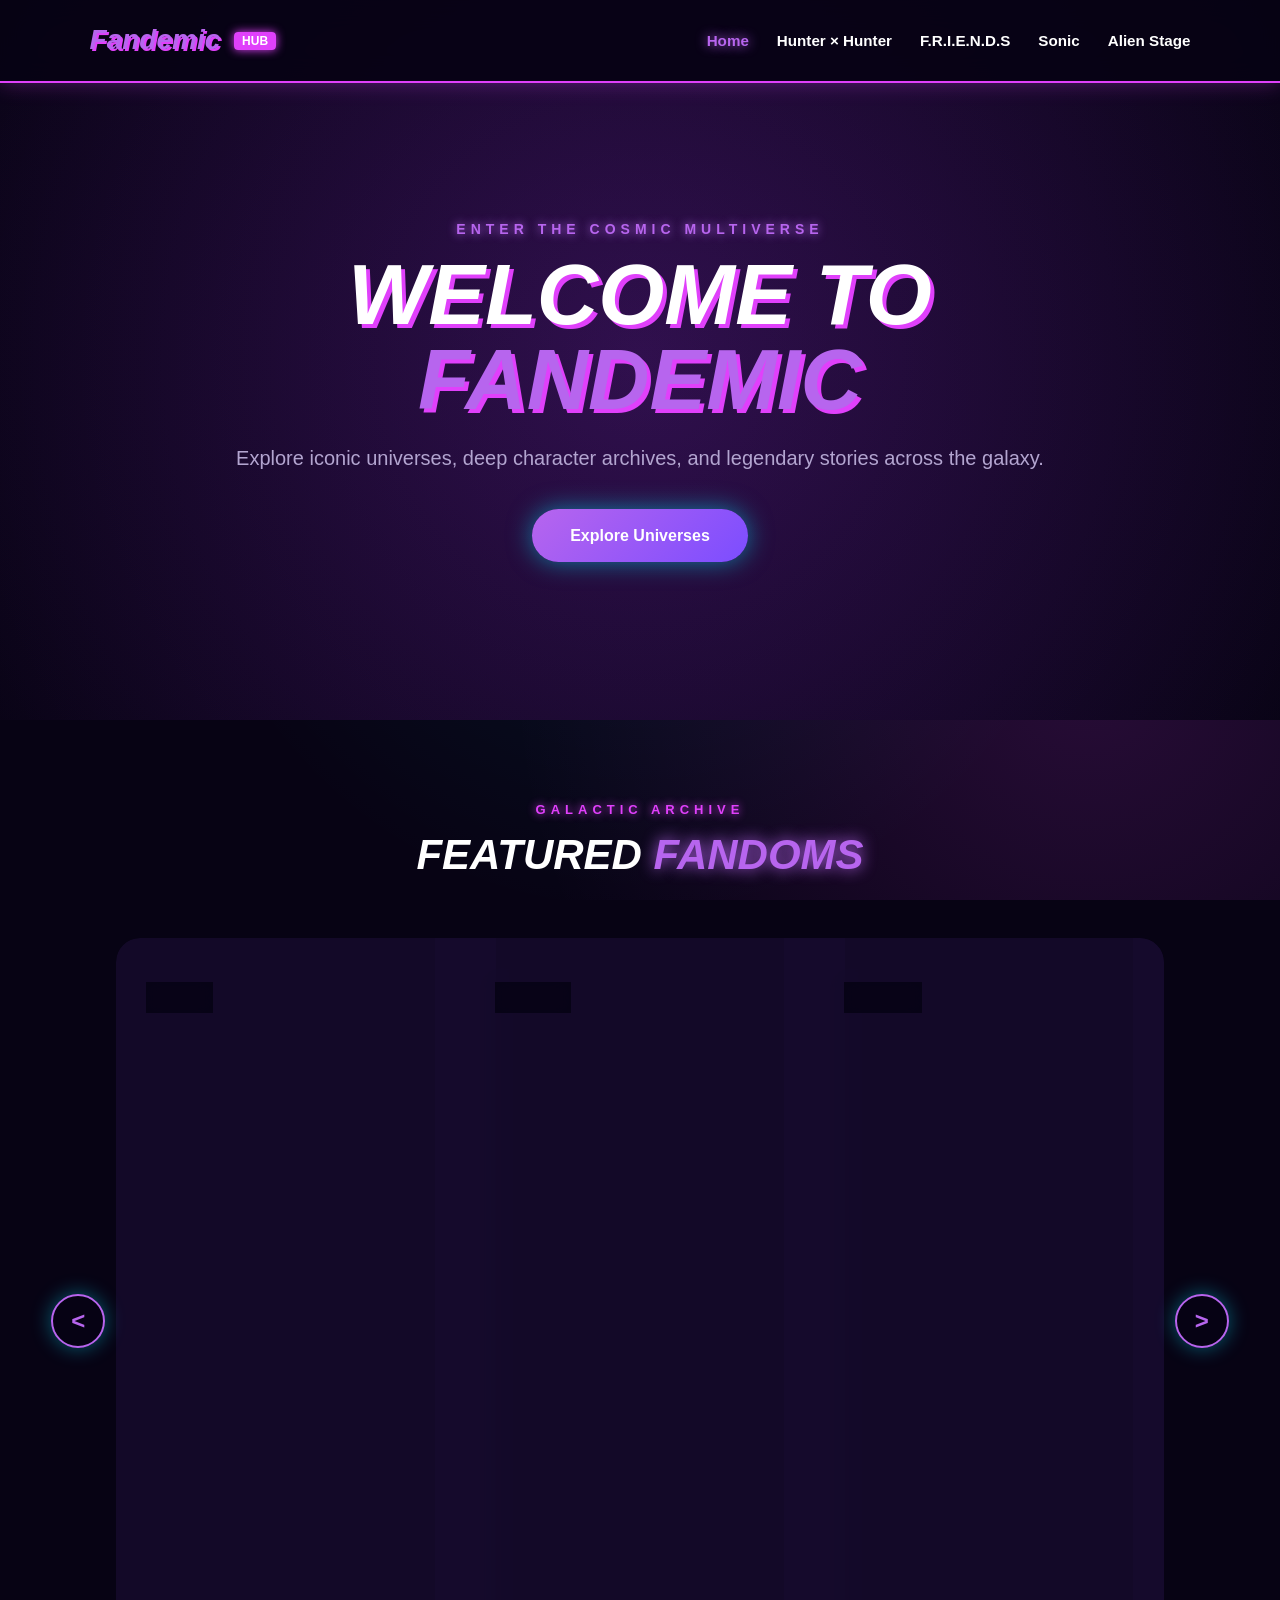
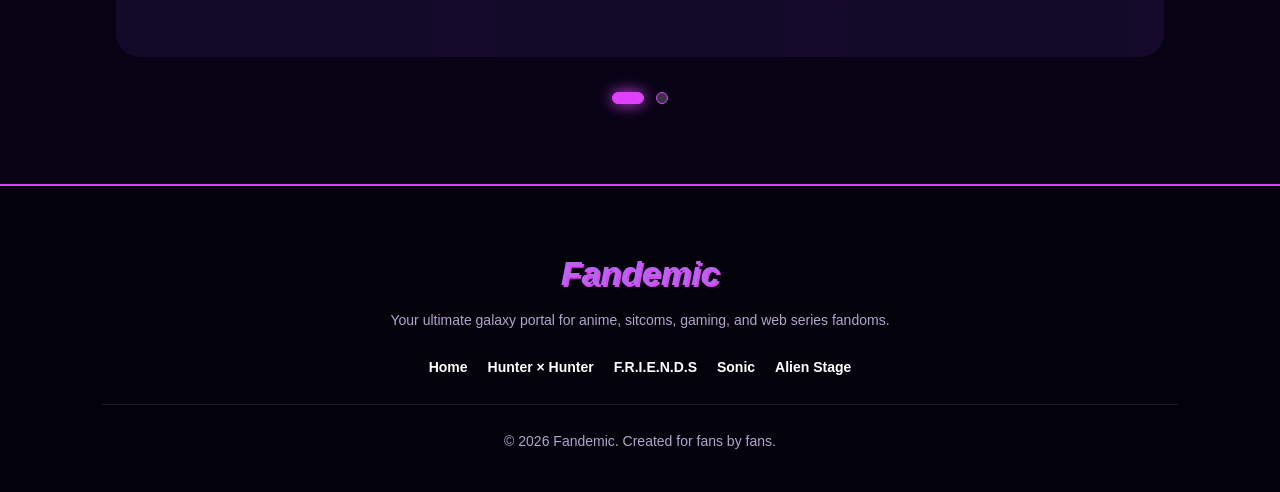
==== commit 4bf2452b: "fixed java script" ====
--- a/index.html
+++ b/index.html
@@ -54,7 +54,7 @@
           <div class="carousel-slide">
             <section class="card-section hxh-theme">
               <div class="card-image-wrapper">
-                <img src="featured-card-img/hxh.webp" alt="Hunter x Hunter">
+                <img src="featured-card-img/images.webp" alt="Hunter x Hunter">
                 <span class="card-badge">ANIME</span>
               </div>
               <div class="card-body">
@@ -173,7 +173,7 @@
   </footer>
 
   <!-- Main JavaScript Connection -->
-  <script src="index.js"></script>
+  <script src="script.js"></script>
 
 </body>
 </html>
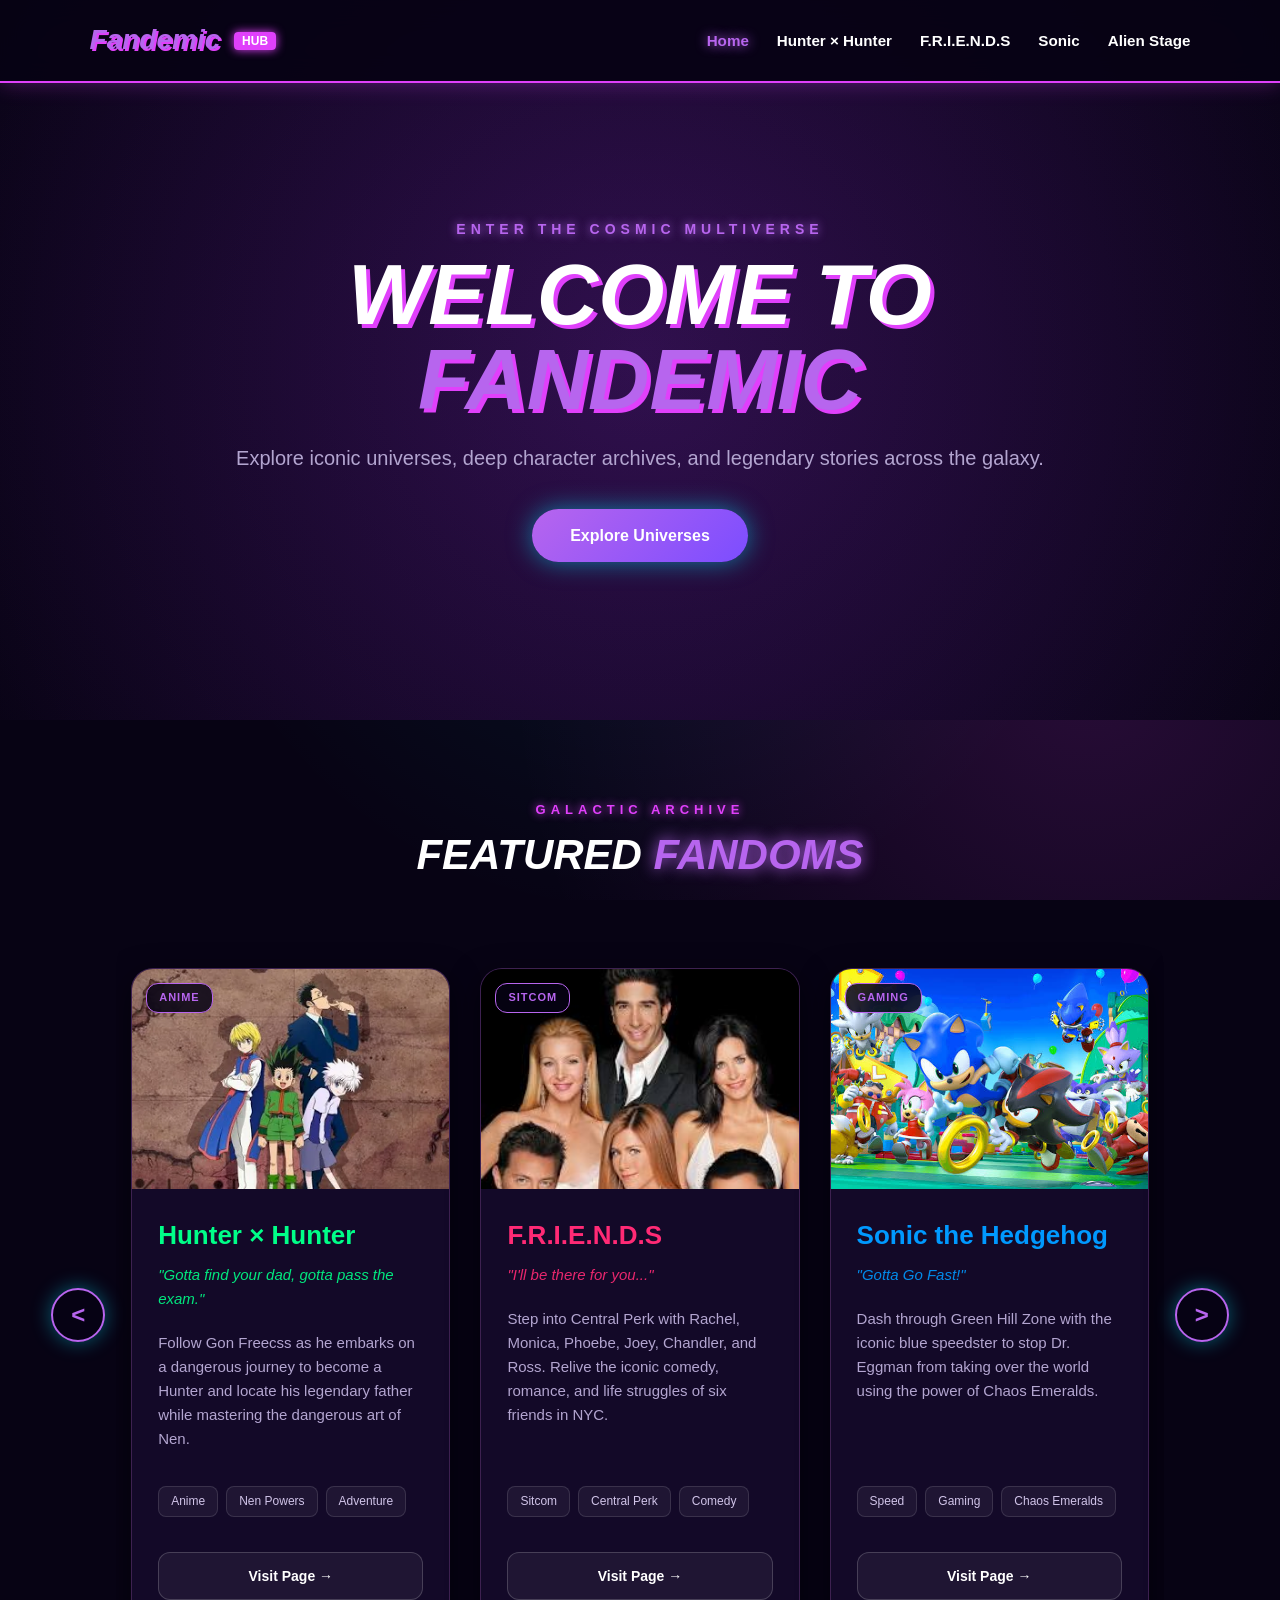
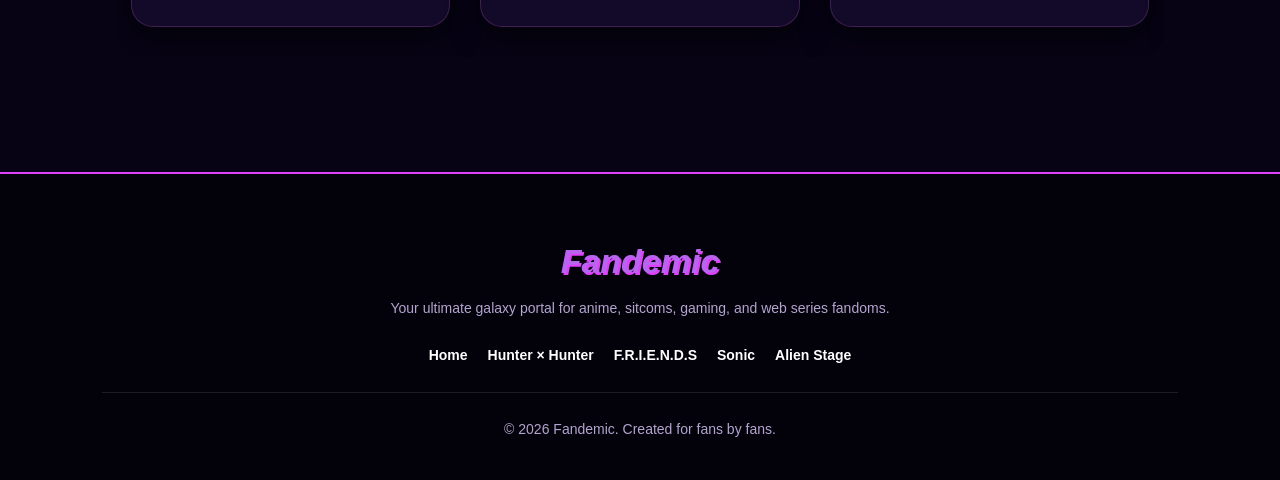
==== commit 49ef0b2e: "fixed images in index" ====
--- a/index.html
+++ b/index.html
@@ -77,7 +77,7 @@
           <div class="carousel-slide">
             <section class="card-section friends-theme">
               <div class="card-image-wrapper">
-                <img src="featured-card-img/friends.jfif" alt="F.R.I.E.N.D.S">
+                <img src="featured-card-img/friends.png" alt="F.R.I.E.N.D.S">
                 <span class="card-badge">SITCOM</span>
               </div>
               <div class="card-body">
@@ -100,7 +100,7 @@
           <div class="carousel-slide">
             <section class="card-section sonic-theme">
               <div class="card-image-wrapper">
-                <img src="featured-card-img/sonic.jfif" alt="Sonic the Hedgehog">
+                <img src="featured-card-img/sonic.png" alt="Sonic the Hedgehog">
                 <span class="card-badge">GAMING</span>
               </div>
               <div class="card-body">
@@ -123,7 +123,7 @@
           <div class="carousel-slide">
             <section class="card-section alnst-theme">
               <div class="card-image-wrapper">
-                <img src="featured-card-img/alnst.jfif" alt="Alien Stage">
+                <img src="featured-card-img/alnst.png" alt="Alien Stage">
                 <span class="card-badge">SERIES</span>
               </div>
               <div class="card-body">
@@ -173,7 +173,7 @@
   </footer>
 
   <!-- Main JavaScript Connection -->
-  <script src="script.js"></script>
+  <script src="index.js"></script>
 
 </body>
 </html>
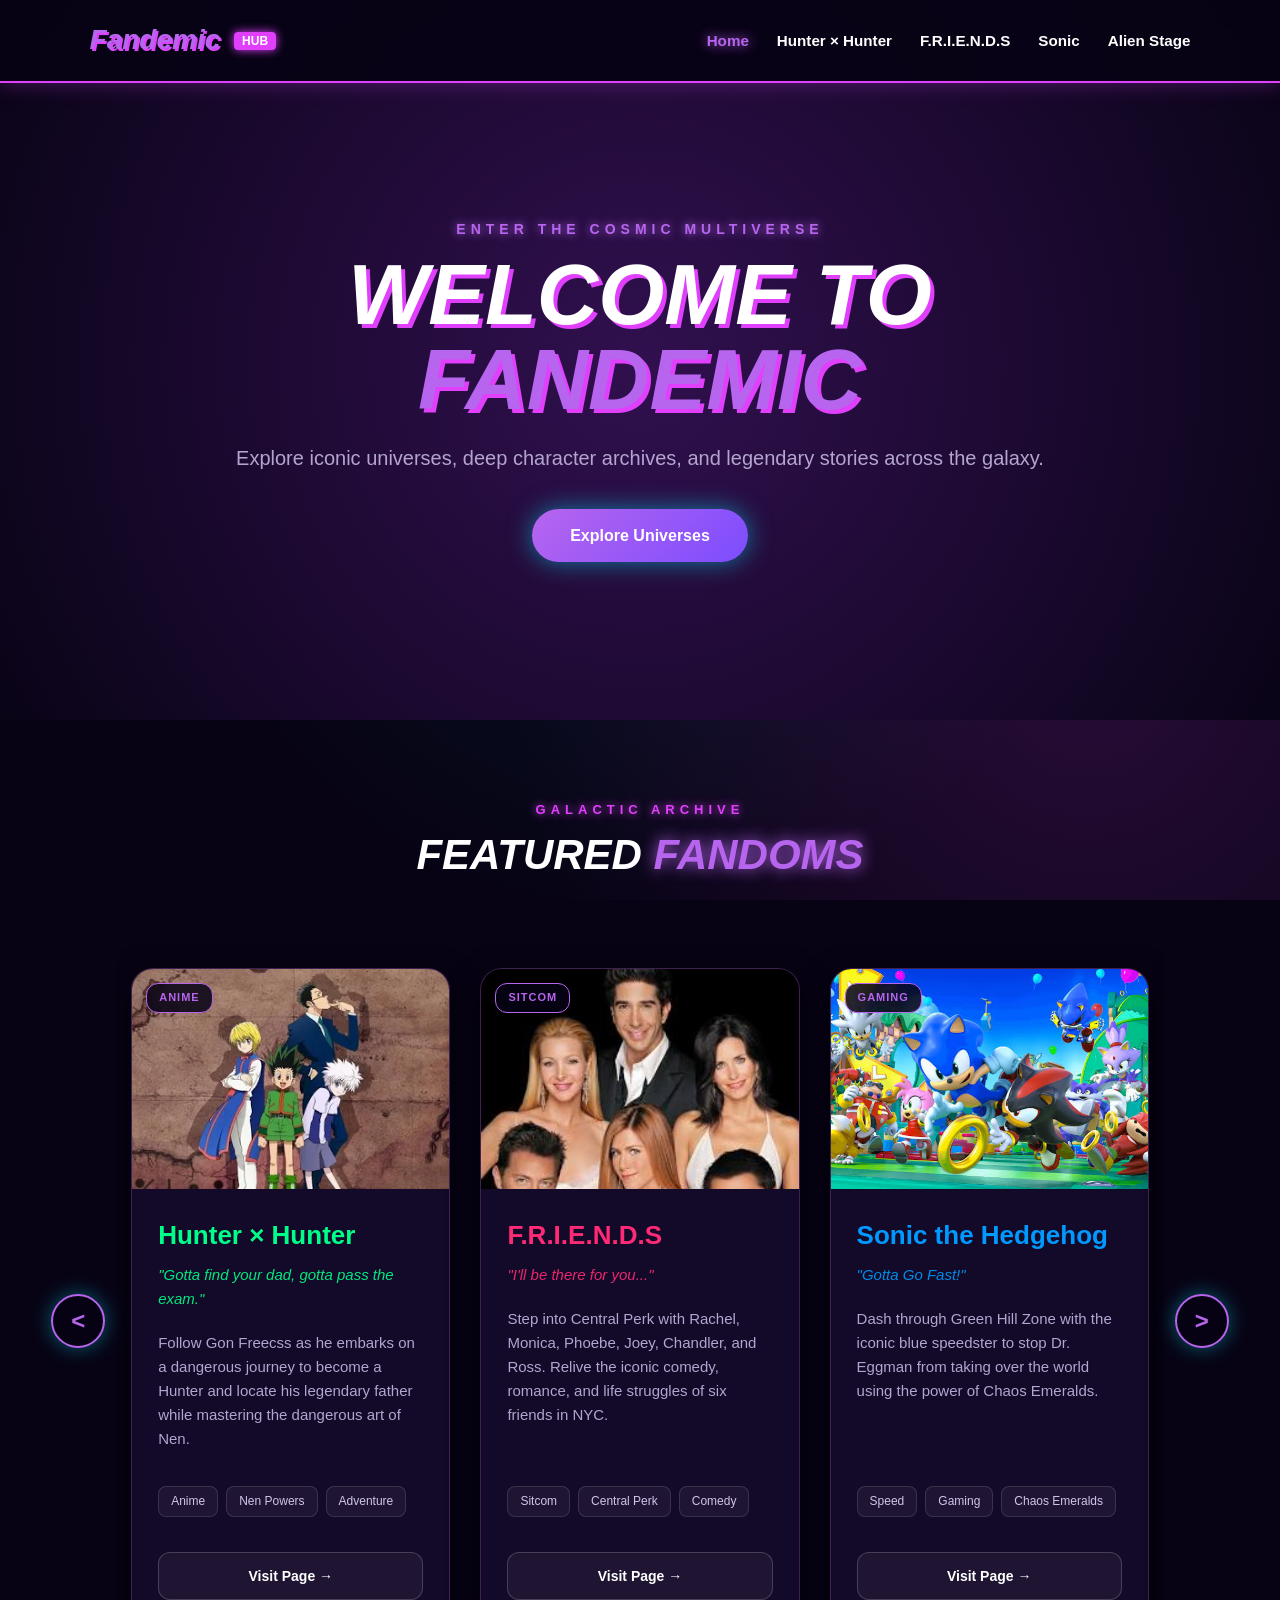
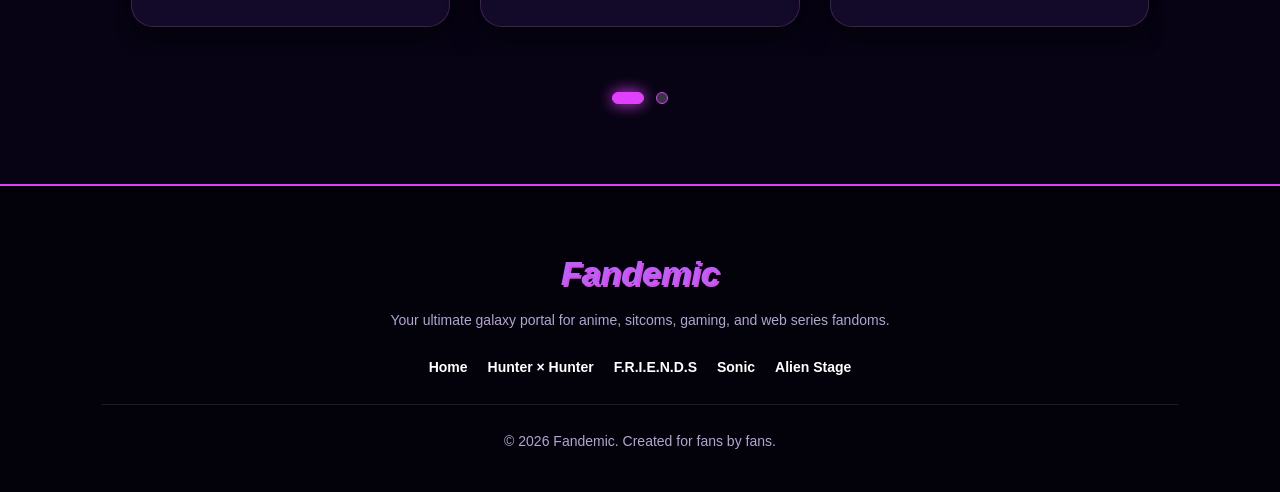
==== commit 7ec49f7a: "Merge branch 'main' of https://github.com/christzyl-golucino/Group1_website" ====
--- a/index.html
+++ b/index.html
@@ -173,7 +173,7 @@
   </footer>
 
   <!-- Main JavaScript Connection -->
-  <script src="index.js"></script>
+  <script src="script.js"></script>
 
 </body>
 </html>
